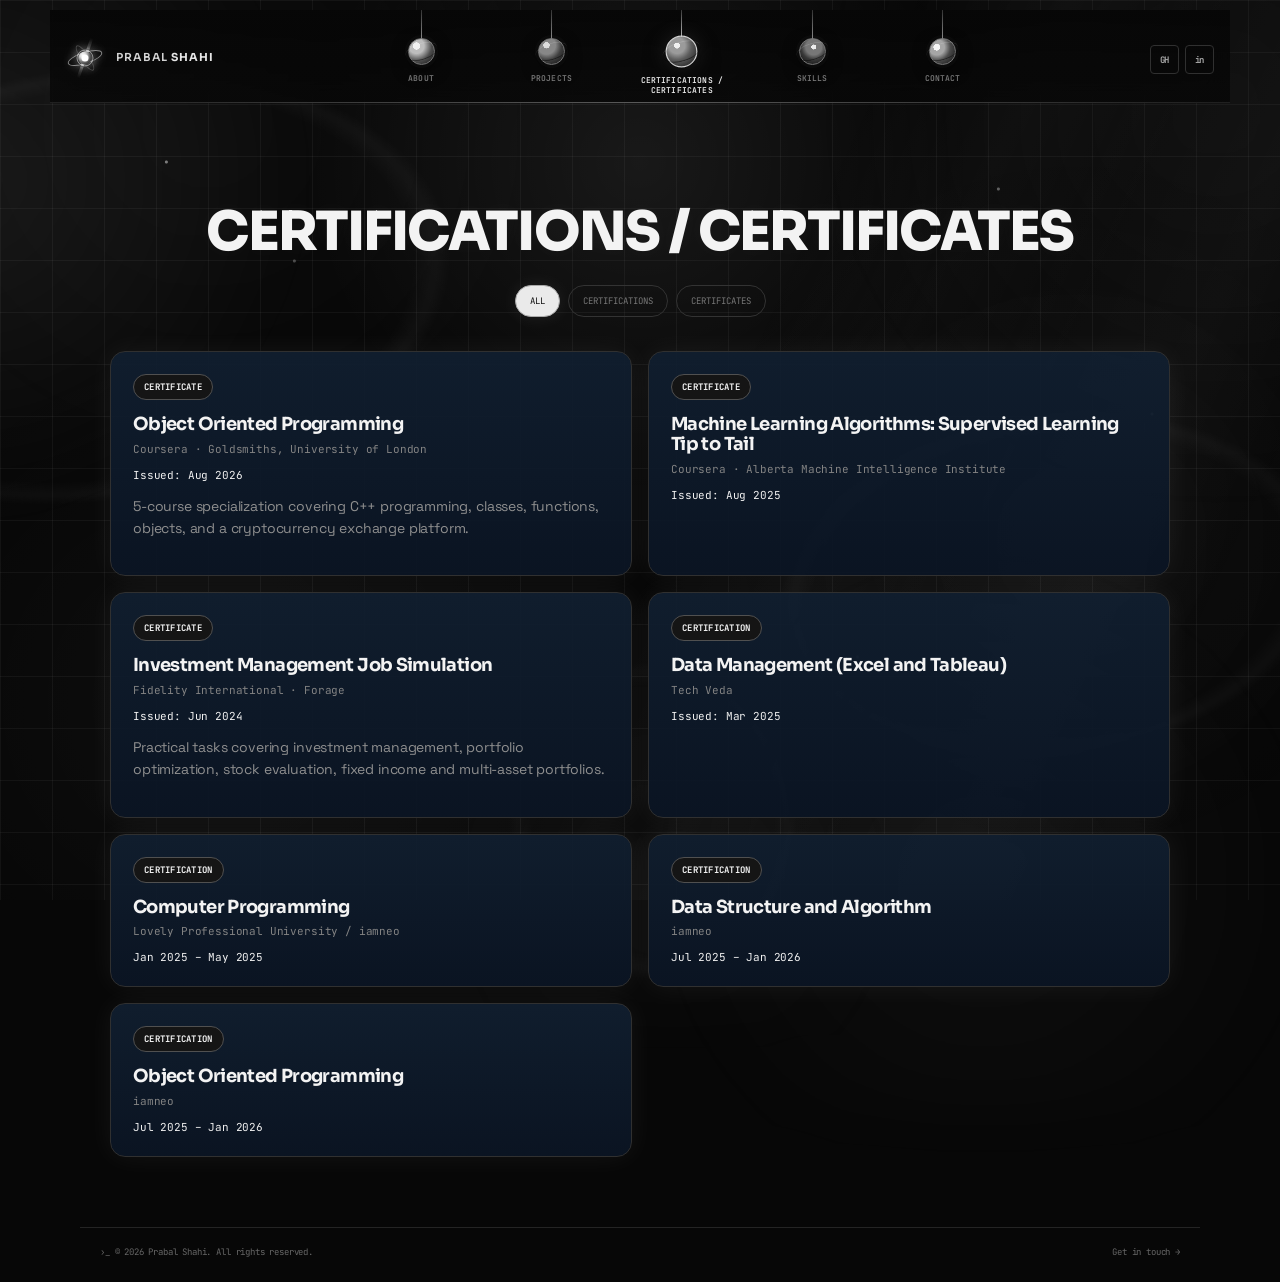
==== certifications.html @ 68175867 "made some changes" ====
<!DOCTYPE html>
<html lang="en">
<head>
 <meta charset="UTF-8" />
 <meta name="viewport" content="width=device-width, initial-scale=1.0" />
 <meta name="description" content="Certifications — Prabal Shahi portfolio." />
 <title>Certifications | Prabal Shahi</title>
 <link rel="preconnect" href="https://fonts.googleapis.com">
 <link rel="preconnect" href="https://fonts.gstatic.com" crossorigin>
 <link href="https://fonts.googleapis.com/css2?family=JetBrains+Mono:wght@400;500;600;700&family=Sora:wght@500;600;700;800&family=Space+Grotesk:wght@400;500;600;700&display=swap" rel="stylesheet">
 <link rel="stylesheet" href="assets/style.css" />
</head>
<body class="page-shell">
 <div class="grid-bg"></div><div class="stars" aria-hidden="true"></div>
 <header class="topbar">

  <a class="brand" href="index.html"><span class="pulsar-logo" aria-hidden="true"><span class="pulsar-beam beam-one"></span><span class="pulsar-beam beam-two"></span><span class="pulsar-ring ring-one"></span><span class="pulsar-ring ring-two"></span><span class="pulsar-core"></span></span><span>PRABAL <b>SHAHI</b></span></a>
    <nav class="planet-nav" aria-label="Primary navigation">
      <a class="planet-item" href="index.html" data-nav="ABOUT">
        <span class="thread"></span>
        <span class="planet planet-a" aria-hidden="true"></span>
        <span class="planet-label">ABOUT</span>
      </a>
      <a class="planet-item" href="projects.html" data-nav="PROJECTS">
        <span class="thread"></span>
        <span class="planet planet-b" aria-hidden="true"></span>
        <span class="planet-label">PROJECTS</span>
      </a>
      <a class="planet-item active" href="certifications.html" data-nav="CERTIFICATIONS / CERTIFICATES">
        <span class="thread"></span>
        <span class="planet planet-c" aria-hidden="true"></span>
        <span class="planet-label">CERTIFICATIONS / CERTIFICATES</span>
      </a>
      <a class="planet-item" href="skills.html" data-nav="SKILLS">
        <span class="thread"></span>
        <span class="planet planet-d" aria-hidden="true"></span>
        <span class="planet-label">SKILLS</span>
      </a>
      <a class="planet-item" href="contact.html" data-nav="CONTACT">
        <span class="thread"></span>
        <span class="planet planet-e" aria-hidden="true"></span>
        <span class="planet-label">CONTACT</span>
      </a>
    </nav>
  
  <div class="socials">
   <a href="https://github.com/PrabalShahi" target="_blank" rel="noreferrer">GH</a>
   <a href="https://www.linkedin.com/in/prabal-s-shahi/" target="_blank" rel="noreferrer">in</a>
  </div>
 </header>
 <main class="container">
<section class="page-intro centered">
 <h1>CERTIFICATIONS / CERTIFICATES</h1>
 <div class="filter-row" aria-label="Credential categories"><button class="filter active" type="button" data-filter="all" aria-pressed="true">ALL</button><button class="filter" type="button" data-filter="certification" aria-pressed="false">CERTIFICATIONS</button><button class="filter" type="button" data-filter="certificate" aria-pressed="false">CERTIFICATES</button></div>
</section>
<div class="two-col">
 <article class="cert-card" data-category="certificate">
  <span class="tag">CERTIFICATE</span>
  <h2>Object Oriented Programming</h2>
  <div class="meta">Coursera · Goldsmiths, University of London</div>
  <div class="date-line">Issued: Aug 2026</div>
  <p>5-course specialization covering C++ programming, classes, functions, objects, and a cryptocurrency exchange platform.</p>
 </article>
 <article class="cert-card" data-category="certificate">
  <span class="tag">CERTIFICATE</span>
  <h2>Machine Learning Algorithms: Supervised Learning Tip to Tail</h2>
  <div class="meta">Coursera · Alberta Machine Intelligence Institute</div>
  <div class="date-line">Issued: Aug 2025</div>
 </article>
 <article class="cert-card" data-category="certificate">
  <span class="tag">CERTIFICATE</span>
  <h2>Investment Management Job Simulation</h2>
  <div class="meta">Fidelity International · Forage</div>
  <div class="date-line">Issued: Jun 2024</div>
  <p>Practical tasks covering investment management, portfolio optimization, stock evaluation, fixed income and multi-asset portfolios.</p>
 </article>
 <article class="cert-card" data-category="certification">
  <span class="tag">CERTIFICATION</span>
  <h2>Data Management (Excel and Tableau)</h2>
  <div class="meta">Tech Veda</div>
  <div class="date-line">Issued: Mar 2025</div>
 </article>
 <article class="cert-card" data-category="certification">
  <span class="tag">CERTIFICATION</span>
  <h2>Computer Programming</h2>
  <div class="meta">Lovely Professional University / iamneo</div>
  <div class="date-line">Jan 2025 – May 2025</div>
 </article>
 <article class="cert-card" data-category="certification">
  <span class="tag">CERTIFICATION</span>
  <h2>Data Structure and Algorithm</h2>
  <div class="meta">iamneo</div>
  <div class="date-line">Jul 2025 – Jan 2026</div>
 </article>
 <article class="cert-card" data-category="certification">
  <span class="tag">CERTIFICATION</span>
  <h2>Object Oriented Programming</h2>
  <div class="meta">iamneo</div>
  <div class="date-line">Jul 2025 – Jan 2026</div>
 </article>
</div>
</main>
 <footer class="site-footer"><span>›_ © 2026 Prabal Shahi. All rights reserved.</span><span>Get in touch →</span></footer>
 <script src="assets/app.js"></script>
</body>
</html>
---- assets/style.css ----
:root{
  --bg:#080808; --panel:#111111; --panel2:#0c0c0c; --line:#2a2a2a;
  --cyan:#d7d7d7; --cyan2:#9b9b9b; --text:#d3d3d3; --muted:#777777;
  --white:#f3f3f3; --shadow:0 0 28px rgba(255,255,255,.06);
}
*{box-sizing:border-box}
html{scroll-behavior:smooth}
body{margin:0;background:var(--bg);color:var(--text);font-family:'Space Grotesk',system-ui,sans-serif;min-height:100vh;overflow-x:hidden}
a{color:inherit;text-decoration:none}
.grid-bg{position:fixed;inset:0;pointer-events:none;background:
 linear-gradient(rgba(255,255,255,.045) 1px,transparent 1px),
 linear-gradient(90deg,rgba(255,255,255,.045) 1px,transparent 1px),
 radial-gradient(circle at 50% 20%,rgba(255,255,255,.025),transparent 48%);
 background-size:48px 48px,48px 48px,100% 100%;z-index:-3}
.grid-bg:after{content:"";position:absolute;inset:0;background:radial-gradient(circle at 25% 40%,rgba(255,255,255,.025),transparent 30%),radial-gradient(circle at 75% 50%,rgba(255,255,255,.018),transparent 28%);mix-blend-mode:screen}
.stars{position:fixed;inset:0;pointer-events:none;z-index:-2;background-image:
 radial-gradient(circle at 13% 18%,rgba(255,255,255,.45) 0 1px,transparent 2px),
 radial-gradient(circle at 23% 29%,rgba(255,255,255,.26) 0 1px,transparent 2px),
 radial-gradient(circle at 78% 21%,rgba(255,255,255,.34) 0 1px,transparent 2px),
 radial-gradient(circle at 90% 46%,rgba(255,255,255,.38) 0 1px,transparent 2px),
 radial-gradient(circle at 67% 73%,rgba(255,255,255,.22) 0 1px,transparent 2px),
 radial-gradient(circle at 37% 83%,rgba(255,255,255,.26) 0 1px,transparent 2px)}
.topbar{position:sticky;top:14px;z-index:20;max-width:1120px;margin:14px auto 0;padding:0 14px;display:flex;align-items:center;gap:18px}
.brand{display:flex;align-items:center;gap:10px;font:600 12px/1 'JetBrains Mono',monospace;letter-spacing:.06em;white-space:nowrap}
.brand b{color:#f2f2f2}
.terminal-icon{width:34px;height:32px;display:grid;place-items:center;border:1px solid var(--cyan2);border-radius:9px;color:#f2f2f2;box-shadow:inset 0 0 12px rgba(255,255,255,.04)}
.nav-pill{flex:1;display:flex;justify-content:center;align-items:center;gap:2px;padding:5px 8px;border:1px solid rgba(255,255,255,.08);border-radius:22px;background:rgba(12,12,12,.92);backdrop-filter:blur(12px)}
.nav-pill a{font:600 9px/1 'JetBrains Mono',monospace;color:#7e7e7e;padding:10px 11px;border-radius:17px;letter-spacing:.02em;white-space:nowrap}
.nav-pill a:hover,.nav-pill a.active{background:linear-gradient(180deg,#f0f0f0,#bcbcbc);color:#101010;box-shadow:0 0 20px rgba(255,255,255,.10)}
.socials{display:flex;gap:8px}
.socials a{width:30px;height:30px;display:grid;place-items:center;border:1px solid var(--line);border-radius:8px;color:#a2a2a2;font:700 9px 'JetBrains Mono',monospace}
.socials a:hover{color:#f2f2f2;border-color:#bdbdbd}
.hero{min-height:calc(100vh - 78px);display:flex;flex-direction:column;align-items:center;justify-content:center;text-align:center;padding:80px 20px 120px}
.hero-terminal{font:700 20px 'JetBrains Mono',monospace;color:#f2f2f2;opacity:.9;margin-bottom:10px}
.hero h1,.page-intro h1{font:800 clamp(48px,7vw,88px)/.95 Sora,sans-serif;letter-spacing:-.035em;margin:0;color:var(--white);text-shadow:0 0 20px rgba(255,255,255,.04)}
.hero h1 span{color:#f2f2f2;text-shadow:0 0 24px rgba(37,184,255,.45)}
.hero-sub{margin-top:24px;font:600 17px 'Space Grotesk',sans-serif;color:#d0d0d0}
.hero-sub span{color:#f2f2f2}
.hero-copy{max-width:680px;margin:18px auto 0;color:#808080;font-size:15px;line-height:1.55}
.cta-row{display:flex;gap:14px;margin-top:30px}
.btn{display:inline-flex;align-items:center;gap:12px;border:1px solid #383838;background:#141414;padding:13px 22px;border-radius:10px;font:700 11px 'JetBrains Mono',monospace;color:#d0d0d0}
.btn:hover{border-color:#bdbdbd;box-shadow:0 0 24px rgba(255,255,255,.06)}
.btn.primary{background:linear-gradient(180deg,#e4e4e4,#b9b9b9);color:#0c0c0c;border-color:transparent;box-shadow:0 0 28px rgba(255,255,255,.09)}
.scroll-cue{margin-top:56px;color:#7b7b7b;font:600 10px 'JetBrains Mono',monospace;display:flex;flex-direction:column;gap:9px}
.scroll-cue span{color:#f2f2f2;font-size:16px}
.site-footer{position:relative;max-width:1120px;margin:0 auto;padding:18px 20px 24px;display:flex;justify-content:space-between;color:#666666;font:9px 'JetBrains Mono',monospace;border-top:1px solid rgba(37,184,255,.1)}
.container{max-width:1100px;margin:0 auto;padding:80px 20px 70px}
.page-intro{margin:20px 0 34px}
.page-intro.centered{text-align:center}
.eyebrow{font:700 10px 'JetBrains Mono',monospace;color:#f2f2f2;letter-spacing:.08em;margin-bottom:12px}
.page-intro h1{font-size:44px}
.page-intro p{color:var(--muted);font-size:15px}
.timeline{display:grid;gap:18px;max-width:900px;margin:0 auto}
.timeline-card,.feature-card,.project-card,.cert-card,.contact-card,.resume-card,.skills-shell{background:linear-gradient(180deg,rgba(17,31,48,.94),rgba(11,21,36,.94));border:1px solid #303030;border-radius:15px;box-shadow:var(--shadow)}
.timeline-card,.feature-card,.project-card{padding:24px}
.card-top{display:flex;justify-content:space-between;align-items:flex-start;gap:16px}
.tag{display:inline-flex;align-items:center;padding:6px 10px;border:1px solid #4a4a4a;border-radius:999px;color:#f2f2f2;background:rgba(6,54,82,.4);font:700 9px 'JetBrains Mono',monospace;letter-spacing:.03em}
.date{font:700 10px 'JetBrains Mono',monospace;color:#9c9c9c;border:1px solid #3a3a3a;padding:7px 9px;border-radius:8px;white-space:nowrap}
.timeline-card h2,.feature-card h2,.project-card h2,.cert-card h2,.resume-card h2{font:700 24px/1.1 Sora,sans-serif;color:var(--white);margin:15px 0 7px}
.meta,.date-line{font:11px 'JetBrains Mono',monospace;color:#838383}
.divider{height:1px;background:#303030;margin:18px 0}
.timeline-card h3{font:700 15px Rajdhani,sans-serif;color:#c3c3c3;margin:0}
.timeline-card p,.feature-card p,.project-card p,.cert-card p,.resume-card p{font-size:14px;color:#8f8f8f;line-height:1.55}
.subhead{font:10px 'JetBrains Mono',monospace;color:#999999;letter-spacing:.05em;margin-bottom:10px}
.check-list{list-style:none;padding:0;margin:0;display:grid;gap:10px}
.check-list li{font-size:13px;color:#bcbcbc;padding-left:20px;position:relative;line-height:1.45}
.check-list li:before{content:"◉";position:absolute;left:0;color:#f2f2f2;font-size:10px;top:2px}
.stack-row{margin-top:18px;padding-top:14px;border-top:1px solid #2d2d2d;display:flex;gap:10px;align-items:center;flex-wrap:wrap;font:10px 'JetBrains Mono',monospace}
.stack-row span{color:#757575}.stack-row b{color:#dadada}
.stack-row a{margin-left:auto;color:#f2f2f2;word-break:break-all}
.filter-row{display:flex;justify-content:center;gap:8px;flex-wrap:wrap;margin-top:24px}
.filter{border:1px solid #333333;border-radius:999px;padding:9px 14px;color:#777777;font:9px 'JetBrains Mono',monospace}
.filter.active{background:#ececec;color:#071523;box-shadow:0 0 20px rgba(255,255,255,.10)}
.project-card{margin-top:18px}
.project-summary{max-width:880px}
.feature-grid{display:grid;grid-template-columns:repeat(2,minmax(0,1fr));gap:8px;margin-top:12px}
.feature-grid span{padding:10px 12px;border:1px solid #343434;border-radius:8px;background:#151515;color:#a9a9a9;font:10px 'JetBrains Mono',monospace}
.feature-grid.compact{grid-template-columns:repeat(3,minmax(0,1fr))}
.two-col{display:grid;grid-template-columns:repeat(2,minmax(0,1fr));gap:16px}
.cert-card{padding:22px}
.cert-card h2{font-size:18px}
.cert-card .date-line{margin-top:12px;color:#f2f2f2}
.skills-shell{padding:18px;max-width:940px;margin:0 auto}
.skill-tabs{display:grid;grid-template-columns:repeat(3,1fr);gap:8px}
.skill-tab{padding:13px 10px;border:1px solid #343434;border-radius:9px;background:#141414;color:#858585;font:700 10px 'JetBrains Mono',monospace;cursor:pointer}
.skill-tab.active{border-color:#bdbdbd;color:#f2f2f2;box-shadow:inset 0 0 16px rgba(255,255,255,.04)}
.skill-panel{display:none;margin-top:14px;padding:22px;border:1px solid #303030;border-radius:10px;background:#101010}
.skill-panel.active{display:block}
.skill-label{font:9px 'JetBrains Mono',monospace;color:#747474}
.chip-grid{display:flex;flex-wrap:wrap;gap:9px;margin-top:18px}
.chip-grid span{padding:10px 14px;border:1px solid #3b3b3b;border-radius:8px;color:#d0d0d0;background:#171717;font:700 11px 'JetBrains Mono',monospace}
.resume-grid{display:grid;grid-template-columns:repeat(3,minmax(0,1fr));gap:16px}
.resume-card{padding:22px}
.resume-icon{width:42px;height:42px;border-radius:10px;display:grid;place-items:center;border:1px solid #4b4b4b;color:#f2f2f2;background:#151515;font:700 10px 'JetBrains Mono',monospace}
.resume-card h2{font-size:18px}
.resume-link{color:#f2f2f2;font:700 10px 'JetBrains Mono',monospace}
.contact-card{max-width:900px;margin:0 auto;padding:10px 24px}
.contact-row{display:grid;grid-template-columns:130px 1fr;gap:20px;padding:20px 0;border-bottom:1px solid #303030;align-items:center}
.contact-row:last-child{border-bottom:0}
.contact-row span{font:700 10px 'JetBrains Mono',monospace;color:#6f879e}
.contact-row a{color:#d0d0d0;word-break:break-word}
.contact-row a:hover{color:#f2f2f2}
@media(max-width:1050px){
 .nav-pill{overflow:auto;justify-content:flex-start}
 .nav-pill a{font-size:8px;padding:9px 8px}
 .brand{display:none}
}
@media(max-width:780px){
 .topbar{padding:0 10px}.socials{display:none}
 .container{padding:65px 14px 55px}
 .page-intro h1{font-size:34px}
 .hero h1{font-size:48px}
 .hero-sub{font-size:14px}
 .cta-row{flex-direction:column;width:min(320px,90vw)}
 .feature-grid,.feature-grid.compact,.two-col,.resume-grid{grid-template-columns:1fr}
 .stack-row a{margin-left:0;width:100%}
 .skill-tabs{grid-template-columns:1fr}
 .contact-row{grid-template-columns:1fr;gap:7px}
 .site-footer{flex-direction:column;gap:8px}
}

/* Monochrome theme overrides */
body{background:#070707}
.grid-bg{filter:contrast(.98)}
.topbar{filter:grayscale(1)}
.nav-pill a.active{background:#ededed !important;color:#090909 !important;box-shadow:0 0 18px rgba(255,255,255,.07) !important}
.btn.primary{background:linear-gradient(180deg,#f0f0f0,#b9b9b9) !important;color:#0a0a0a !important;box-shadow:0 0 24px rgba(255,255,255,.08) !important}
.tag,.filter.active{color:#f2f2f2}
.tag{border-color:#505050;background:#151515}
.filter.active{background:#eaeaea;color:#101010;box-shadow:0 0 18px rgba(255,255,255,.08)}
.hero h1 span{color:#f0f0f0;text-shadow:0 0 22px rgba(255,255,255,.12)}
.brand b{color:#e5e5e5}
.stack-row a,.resume-link,.contact-row a:hover{color:#f0f0f0}
.chip-grid span{border-color:#3a3a3a;background:#111;color:#dedede}
.skill-tab.active{border-color:#777;color:#ededed;box-shadow:inset 0 0 14px rgba(255,255,255,.035)}
.check-list li:before{color:#d9d9d9}
.hero-terminal,.scroll-cue span,.eyebrow,.date-line{color:#d8d8d8}
.terminal-icon{color:#e6e6e6;border-color:#666;box-shadow:inset 0 0 12px rgba(255,255,255,.03)}
.site-footer{border-top-color:#242424}

/* Premium typography pass */
body{
  letter-spacing:-0.01em;
  -webkit-font-smoothing:antialiased;
  text-rendering:optimizeLegibility;
}
h1,h2,h3,.hero h1,.page-intro h1,.brand,.nav-pill a{
  font-family:Sora,sans-serif;
}
.brand,.nav-pill a,.eyebrow,.date,.subhead,.stack-row,.meta,.date-line,
.tag,.filter,.skill-label,.skill-tab,.chip-grid span,.resume-link,.site-footer{
  font-family:'JetBrains Mono',monospace;
}
.hero h1{
  font-weight:800;
  letter-spacing:-0.055em;
}
.hero-sub{
  letter-spacing:-0.015em;
}
.hero-copy,.project-summary,.timeline-card p,.feature-card p,.project-card p,.cert-card p,.resume-card p{
  font-family:'Space Grotesk',sans-serif;
  font-weight:400;
}
.timeline-card h2,.feature-card h2,.project-card h2,.cert-card h2,.resume-card h2{
  font-family:Sora,sans-serif;
  font-weight:700;
  letter-spacing:-0.035em;
}


/* Distinctive navigation: flat command rail instead of the rounded capsule used in the reference. */
.topbar{position:sticky;top:0;max-width:1180px;margin:0 auto;padding:16px 18px 11px;background:linear-gradient(180deg,rgba(7,7,7,.97),rgba(7,7,7,.78));backdrop-filter:blur(14px);border-bottom:1px solid #202020}
.topbar:after{content:"";position:absolute;left:18px;right:18px;bottom:-1px;height:1px;background:linear-gradient(90deg,transparent,#444 18%,#888 50%,#444 82%,transparent);opacity:.55}
.brand{gap:9px;font-family:Sora,sans-serif;font-size:11px;letter-spacing:.08em}
.brand .terminal-icon{border:0;border-left:1px solid #666;border-right:1px solid #666;border-radius:0;width:30px;height:28px}
.nav-pill{flex:1;justify-content:center;gap:4px;padding:0;border:0;border-radius:0;background:transparent;backdrop-filter:none}
.nav-pill a{position:relative;padding:13px 11px 11px;border-radius:0;background:transparent!important;color:#747474;transition:color .2s ease}
.nav-pill a:after{content:"";position:absolute;left:50%;right:50%;bottom:4px;height:1px;background:#ededed;transition:left .22s ease,right .22s ease}
.nav-pill a:hover,.nav-pill a.active{color:#f4f4f4;box-shadow:none}
.nav-pill a:hover:after,.nav-pill a.active:after{left:18%;right:18%}
.socials{gap:6px}
.socials a{border-color:#303030;border-radius:4px;width:29px;height:29px}

/* Dynamic monochrome background */
.page-shell{position:relative;isolation:isolate}
.page-shell:before{content:"";position:fixed;inset:-25%;pointer-events:none;z-index:-4;background:
 radial-gradient(circle at 15% 30%,rgba(255,255,255,.07),transparent 18%),
 radial-gradient(circle at 80% 25%,rgba(255,255,255,.045),transparent 22%),
 radial-gradient(circle at 68% 82%,rgba(255,255,255,.035),transparent 20%);
 filter:blur(28px);animation:ambientDrift 22s ease-in-out infinite alternate}
.page-shell:after{content:"";position:fixed;inset:0;pointer-events:none;z-index:-1;background:
 linear-gradient(115deg,transparent 0 38%,rgba(255,255,255,.025) 45%,transparent 52%),
 linear-gradient(295deg,transparent 0 48%,rgba(255,255,255,.018) 53%,transparent 60%);
 background-size:140% 140%,170% 170%;animation:lightSweep 18s linear infinite}
.grid-bg{background:
 linear-gradient(rgba(255,255,255,.045) 1px,transparent 1px),
 linear-gradient(90deg,rgba(255,255,255,.045) 1px,transparent 1px),
 radial-gradient(circle at calc(50% + var(--mx,0px)) calc(18% + var(--my,0px)),rgba(255,255,255,.075),transparent 34%),
 radial-gradient(circle at 16% 78%,rgba(255,255,255,.03),transparent 28%),
 radial-gradient(circle at 84% 56%,rgba(255,255,255,.025),transparent 31%);
 background-size:52px 52px,52px 52px,100% 100%,100% 100%,100% 100%;
 animation:gridDrift 26s linear infinite}
.grid-bg:before{content:"";position:absolute;inset:-14%;background:
 radial-gradient(ellipse at 18% 30%,transparent 0 17%,rgba(255,255,255,.022) 18% 18.3%,transparent 19% 100%),
 radial-gradient(ellipse at 74% 66%,transparent 0 14%,rgba(255,255,255,.02) 15% 15.3%,transparent 16% 100%),
 radial-gradient(ellipse at 48% 82%,transparent 0 10%,rgba(255,255,255,.014) 11% 11.25%,transparent 12% 100%);
 transform:rotate(-7deg);animation:orbitDrift 28s ease-in-out infinite alternate}
.grid-bg:after{content:"";position:absolute;inset:-15%;background:
 radial-gradient(circle at 24% 22%,rgba(255,255,255,.028),transparent 22%),
 radial-gradient(circle at 76% 58%,rgba(255,255,255,.02),transparent 20%),
 radial-gradient(circle at 52% 88%,rgba(255,255,255,.018),transparent 18%);
 filter:blur(18px);animation:mistMove 16s ease-in-out infinite alternate}
.stars{animation:starsFloat 24s ease-in-out infinite alternate}
.hero:before{content:"";position:absolute;width:560px;height:560px;border-radius:50%;background:radial-gradient(circle,rgba(255,255,255,.055),transparent 68%);filter:blur(12px);animation:heroPulse 7s ease-in-out infinite;pointer-events:none}
.hero>*{position:relative;z-index:1}
@keyframes gridDrift{from{background-position:0 0,0 0,0 0,0 0,0 0}to{background-position:52px 26px,-26px 52px,0 0,0 0,0 0}}
@keyframes orbitDrift{from{transform:rotate(-7deg) translate3d(-18px,2px,0) scale(1)}to{transform:rotate(2deg) translate3d(20px,-12px,0) scale(1.06)}}
@keyframes mistMove{from{transform:translate3d(-2%,-1%,0) scale(1)}to{transform:translate3d(2%,2%,0) scale(1.05)}}
@keyframes ambientDrift{from{transform:translate3d(-2%,-1%,0) rotate(0deg) scale(1)}to{transform:translate3d(2%,1.5%,0) rotate(4deg) scale(1.07)}}
@keyframes lightSweep{0%{background-position:-20% 0,120% 100%}100%{background-position:120% 100%,-20% 0}}
@keyframes starsFloat{from{transform:translate3d(-5px,-4px,0)}to{transform:translate3d(7px,5px,0)}}
@keyframes heroPulse{0%,100%{opacity:.35;transform:scale(.91)}50%{opacity:.75;transform:scale(1.06)}}

/* Skills section styling. */
.skills-shell{padding:18px;max-width:940px;margin:0 auto;background:linear-gradient(180deg,rgba(17,17,17,.96),rgba(9,9,9,.96));border:1px solid #343434;border-radius:16px;box-shadow:var(--shadow)}
.skill-tabs{display:grid;grid-template-columns:repeat(3,1fr);gap:8px}
.skill-tab{padding:13px 10px;border:1px solid #343434;border-radius:7px;background:#121212;color:#858585;font:700 10px 'JetBrains Mono',monospace;cursor:pointer}
.skill-tab.active{border-color:#bdbdbd;color:#f2f2f2;box-shadow:inset 0 0 16px rgba(255,255,255,.04)}
.skill-panel{display:none;margin-top:14px;padding:22px;border:1px solid #303030;border-radius:9px;background:#0f0f0f}
.skill-panel.active{display:block}
.skill-label{font:9px 'JetBrains Mono',monospace;color:#747474}

@media(max-width:1050px){
 .topbar{padding-left:10px;padding-right:10px}
 .nav-pill{overflow:auto;justify-content:flex-start}
 .nav-pill a{font-size:8px;padding:9px 8px}
}
@media(max-width:780px){
 .topbar{padding:10px}.nav-pill{gap:0}.nav-pill a{padding:9px 7px}
 .skill-tabs{grid-template-columns:1fr}
}
@media(prefers-reduced-motion:reduce){
 .grid-bg,.grid-bg:before,.grid-bg:after,.stars,.hero:before,.page-shell:before,.page-shell:after{animation:none!important}
}

/* Homepage name accent */
.hero h1 span.surname{color:#9a9a9a !important;text-shadow:none !important}

/* Clickable filters */
.filter{cursor:pointer;font-family:'JetBrains Mono',monospace;background:transparent;color:#777;border:1px solid #333}
.filter:hover{border-color:#777;color:#ddd}
.filter.active{border-color:#aaa}
.filter.is-hidden{display:none}
.project-card.is-hidden,.cert-card.is-hidden{display:none}
.page-intro.centered h1{max-width:100%;font-size:clamp(32px,5vw,54px);line-height:1.08}


/* Final About page + typography refinement */
.home-page .topbar{margin-bottom:0}
.about-hero{max-width:1180px;min-height:calc(100vh - 102px);margin:0 auto;padding:clamp(70px,9vh,120px) 28px 70px;display:grid;grid-template-columns:minmax(0,1.16fr) minmax(330px,.72fr);gap:72px;align-items:center;position:relative}
.about-copy{position:relative;z-index:2}
.status-line{display:inline-flex;align-items:center;gap:9px;border:1px solid #2d2d2d;background:rgba(17,17,17,.62);color:#8e8e8e;padding:8px 12px;border-radius:999px;font:600 9px 'JetBrains Mono',monospace;letter-spacing:.04em;margin-bottom:22px;box-shadow:inset 0 0 16px rgba(255,255,255,.015)}
.status-dot{width:6px;height:6px;border-radius:50%;background:#d8d8d8;box-shadow:0 0 10px rgba(255,255,255,.45);animation:statusPulse 2.2s ease-in-out infinite}
.hero-terminal{font:600 11px 'JetBrains Mono',monospace;color:#757575;margin-bottom:14px;letter-spacing:.04em}.hero-terminal span{color:#cfcfcf}
.about-hero h1{font:800 clamp(54px,7.2vw,104px)/.9 Sora,sans-serif;letter-spacing:-.065em;margin:0;color:#f5f5f5}.about-hero h1 .name-primary{color:#f7f7f7}.about-hero h1 .surname{color:#929292;text-shadow:none}
.hero-sub{margin-top:22px;font:600 clamp(15px,1.6vw,18px) 'Space Grotesk',sans-serif;color:#d5d5d5;display:flex;align-items:center;gap:10px;flex-wrap:wrap}.hero-sub>span{font:700 10px 'JetBrains Mono',monospace;color:#777;border:1px solid #333;padding:4px 6px;border-radius:5px}.hero-sub i{font-style:normal;color:#666}
.hero-copy-text{max-width:680px;margin:22px 0 0;color:#8d8d8d;font:400 15px/1.75 'Space Grotesk',sans-serif}
.cta-row{margin-top:30px}.about-meta{display:grid;grid-template-columns:repeat(3,1fr);gap:10px;max-width:720px;margin-top:38px;padding-top:18px;border-top:1px solid #252525}.about-meta div{padding-right:14px;border-right:1px solid #252525}.about-meta div:last-child{border-right:0}.about-meta span{display:block;color:#636363;font:600 8px 'JetBrains Mono',monospace;letter-spacing:.06em;margin-bottom:7px}.about-meta b{display:block;color:#c5c5c5;font:600 11px 'Space Grotesk',sans-serif}
.about-console{width:100%;max-width:470px;justify-self:end;background:linear-gradient(180deg,rgba(19,19,19,.94),rgba(10,10,10,.96));border:1px solid #303030;border-radius:14px;box-shadow:0 22px 55px rgba(0,0,0,.32),inset 0 0 0 1px rgba(255,255,255,.015);overflow:hidden;position:relative;z-index:2}.about-console:before{content:"";position:absolute;inset:0;background:linear-gradient(120deg,rgba(255,255,255,.035),transparent 36%);pointer-events:none}
.console-head{display:grid;grid-template-columns:92px 1fr auto;align-items:center;gap:10px;padding:13px 15px;border-bottom:1px solid #242424;color:#7b7b7b;font:600 9px 'JetBrains Mono',monospace}.console-head>span{display:flex;gap:5px}.console-head i{width:6px;height:6px;border-radius:50%;background:#454545}.console-head em{font-style:normal;color:#bdbdbd}.console-body{padding:20px}
.console-line{display:grid;grid-template-columns:28px 92px 1fr;gap:10px;padding:9px 0;font:10px/1.45 'JetBrains Mono',monospace;border-bottom:1px solid rgba(255,255,255,.025)}.console-line .muted{color:#555}.console-line .key{color:#a0a0a0}.console-line .value{color:#dadada;word-break:break-word}.console-line .live{color:#eee}.console-divider{height:1px;background:#2a2a2a;margin:14px 0}.console-link{display:flex;justify-content:space-between;align-items:center;color:#dedede;font:700 9px 'JetBrains Mono',monospace;letter-spacing:.04em}.console-link span{color:#8a8a8a;font-size:13px}
.contact-grid{grid-template-columns:repeat(3,minmax(0,1fr))}@keyframes statusPulse{0%,100%{opacity:.45;transform:scale(.86)}50%{opacity:1;transform:scale(1.08)}}
@media(max-width:900px){.about-hero{grid-template-columns:1fr;gap:44px;padding-top:64px}.about-console{justify-self:stretch;max-width:none}.about-meta{grid-template-columns:1fr 1fr}.about-meta div:nth-child(2){border-right:0}.about-meta div:nth-child(3){grid-column:1/-1;border-right:0;padding-top:6px}.contact-grid{grid-template-columns:1fr}}
@media(max-width:600px){.about-hero{padding-left:18px;padding-right:18px}.about-hero h1{font-size:47px}.status-line{font-size:8px}.hero-copy-text{font-size:14px}.about-meta{grid-template-columns:1fr}.about-meta div{border-right:0;padding:0}.about-meta div:nth-child(3){grid-column:auto}.console-line{grid-template-columns:24px 78px 1fr;font-size:9px}}

/* ==============================
   Planetary navigation system
   ============================== */
.topbar{
  position:sticky;
  top:10px;
  z-index:50;
  max-width:1180px;
  margin:10px auto 0;
  padding:0 16px;
  display:grid;
  grid-template-columns:auto 1fr auto;
  align-items:start;
  gap:22px;
  pointer-events:none;
}
.topbar > *{pointer-events:auto}
.brand{align-self:center;margin-top:3px;}
.planet-nav{
  display:flex;
  align-items:flex-start;
  justify-content:center;
  gap:clamp(18px,3vw,42px);
  min-height:92px;
  position:relative;
  padding:0 12px;
}
.planet-item{
  --tilt:0deg;
  --px:0px;
  --py:0px;
  position:relative;
  display:flex;
  flex-direction:column;
  align-items:center;
  width:92px;
  min-height:92px;
  color:#8b8b8b;
  transform:translate3d(var(--px),var(--py),0) rotate(var(--tilt));
  transition:transform .24s cubic-bezier(.2,.8,.2,1);
}
.planet-item .thread{
  width:1px;
  height:29px;
  background:linear-gradient(to bottom,rgba(255,255,255,.18),rgba(255,255,255,.55));
  box-shadow:0 0 5px rgba(255,255,255,.06);
  transform-origin:top center;
  transition:transform .24s ease,height .24s ease,background .24s ease;
}
.planet-item .planet{
  width:27px;
  height:27px;
  margin-top:-1px;
  border-radius:50%;
  position:relative;
  border:1px solid #777;
  background:
    radial-gradient(circle at 32% 28%,rgba(255,255,255,.28),transparent 20%),
    radial-gradient(circle at 62% 66%,#535353 0 9%,transparent 10%),
    radial-gradient(circle at 42% 48%,#bdbdbd 0 20%,#565656 53%,#171717 100%);
  box-shadow:0 0 0 3px rgba(255,255,255,.018),0 6px 16px rgba(0,0,0,.5);
  transition:transform .26s ease,box-shadow .26s ease,border-color .26s ease;
}
.planet-item .planet:after{
  content:"";
  position:absolute;
  inset:4px -4px;
  border-top:1px solid rgba(255,255,255,.14);
  border-bottom:1px solid rgba(0,0,0,.45);
  border-radius:50%;
  transform:rotate(-17deg);
}
.planet-a{background:radial-gradient(circle at 30% 28%,#f2f2f2 0 14%,#bdbdbd 15% 30%,#4d4d4d 60%,#111 100%) !important}
.planet-b{background:radial-gradient(circle at 30% 25%,#ddd 0 12%,#878787 13% 35%,#3f3f3f 58%,#0f0f0f 100%) !important}
.planet-c{background:radial-gradient(circle at 35% 30%,#f1f1f1 0 10%,#9b9b9b 11% 28%,#5e5e5e 50%,#121212 100%) !important}
.planet-d{background:radial-gradient(circle at 55% 32%,#ededed 0 11%,#777 12% 36%,#383838 58%,#0c0c0c 100%) !important}
.planet-e{background:radial-gradient(circle at 27% 33%,#f5f5f5 0 13%,#a6a6a6 14% 31%,#4a4a4a 55%,#111 100%) !important}
.planet-label{
  margin-top:8px;
  width:max-content;
  max-width:110px;
  text-align:center;
  color:#7e7e7e;
  font:600 8px/1.25 'JetBrains Mono',monospace;
  letter-spacing:.02em;
  transition:color .22s ease,transform .22s ease;
}
.planet-item:hover .planet,
.planet-item.active .planet{
  transform:scale(1.18);
  border-color:#d3d3d3;
  box-shadow:0 0 16px rgba(255,255,255,.1),0 7px 18px rgba(0,0,0,.6);
}
.planet-item:hover .planet-label,
.planet-item.active .planet-label{color:#f0f0f0;transform:translateY(2px)}
.planet-item.active .thread{background:linear-gradient(to bottom,rgba(255,255,255,.2),rgba(255,255,255,.8));}
.socials{align-self:center;margin-top:7px}
.nav-pill{display:none !important}

/* ==============================
   About page: cosmic background
   ============================== */
.home-page{position:relative;isolation:isolate;overflow:hidden}
.home-page:before,
.home-page:after{
  content:"";
  position:absolute;
  pointer-events:none;
  inset:-30%;
  z-index:-4;
}
.home-page:before{
  background:
    radial-gradient(ellipse at 20% 25%,rgba(255,255,255,.035),transparent 17%),
    radial-gradient(ellipse at 80% 65%,rgba(255,255,255,.025),transparent 20%),
    radial-gradient(ellipse at 56% 42%,rgba(255,255,255,.018),transparent 24%);
  animation:cosmicDrift 22s ease-in-out infinite alternate;
}
.home-page:after{
  background:radial-gradient(circle at 50% 50%,transparent 0 38%,rgba(255,255,255,.018) 39%,transparent 43%);
  filter:blur(2px);
  animation:ringDrift 30s linear infinite;
}
.black-hole{
  position:absolute;
  width:230px;
  height:230px;
  border-radius:50%;
  pointer-events:none;
  z-index:-1;
  opacity:.78;
  filter:drop-shadow(0 12px 35px rgba(0,0,0,.65));
  animation:blackHoleFloat 13s ease-in-out infinite alternate;
}
.black-hole-one{left:-42px;top:22%;transform:scale(.78)}
.black-hole-two{right:-18px;bottom:10%;transform:scale(1.12);animation-delay:-5s}
.hole-ring{
  position:absolute;
  inset:17px;
  border-radius:50%;
  background:conic-gradient(from 25deg,rgba(255,255,255,.03),rgba(205,205,205,.26),rgba(80,80,80,.10),rgba(235,235,235,.2),rgba(255,255,255,.03));
  filter:blur(7px);
  transform:rotate(-16deg) scaleY(.36);
  box-shadow:0 0 35px rgba(255,255,255,.08);
}
.hole-ring:after{
  content:"";
  position:absolute;
  inset:10px 3px;
  border:2px solid rgba(224,224,224,.22);
  border-radius:50%;
}
.hole-core{
  position:absolute;
  inset:55px;
  border-radius:50%;
  background:#000;
  box-shadow:0 0 0 11px rgba(0,0,0,.72),0 0 35px rgba(0,0,0,.95);
}
@keyframes cosmicDrift{from{transform:translate3d(-3%,-2%,0) scale(1)}to{transform:translate3d(3%,2%,0) scale(1.06)}}
@keyframes ringDrift{from{transform:rotate(0deg) scale(1)}to{transform:rotate(360deg) scale(1.04)}}
@keyframes blackHoleFloat{from{translate:0 0}to{translate:0 -14px}}

/* About metadata is intentionally limited to focus and stack. */
.about-meta{grid-template-columns:repeat(2,minmax(0,1fr))}
.about-meta div:last-child{border-right:0}

@media(max-width:900px){
  .topbar{grid-template-columns:1fr;gap:4px;align-items:center}
  .brand{justify-content:center}
  .planet-nav{order:2;gap:14px;min-height:78px}
  .socials{display:none}
  .planet-item{width:76px;min-height:78px}
  .planet-item .thread{height:23px}
  .planet-label{font-size:7px;max-width:90px}
  .black-hole-one{left:-82px;top:25%;transform:scale(.55)}
  .black-hole-two{right:-76px;bottom:14%;transform:scale(.72)}
}
@media(max-width:600px){
  .planet-nav{gap:5px;padding:0}
  .planet-item{width:64px}
  .planet-label{font-size:6.5px;max-width:70px}
  .planet-item .planet{width:23px;height:23px}
  .about-meta{grid-template-columns:1fr}
}
@media(prefers-reduced-motion:reduce){
  .planet-item,.planet-item .thread,.planet-item .planet,.planet-label,.home-page:before,.home-page:after,.black-hole{animation:none!important;transition:none!important}
}


/* =====================================
   Monochrome pulsar / neutron-star logo
   ===================================== */
.brand{gap:12px;min-height:42px}
.pulsar-logo{
  --star-x:0deg;
  --star-y:0deg;
  --star-scale:1;
  position:relative;
  width:38px;
  height:38px;
  display:block;
  flex:0 0 38px;
  transform:perspective(140px) rotateX(var(--star-x)) rotateY(var(--star-y)) scale(var(--star-scale));
  transform-style:preserve-3d;
  transition:transform .35s cubic-bezier(.2,.8,.2,1),filter .35s ease;
  filter:drop-shadow(0 0 8px rgba(255,255,255,.13));
}
.pulsar-logo:before,
.pulsar-logo:after{
  content:"";
  position:absolute;
  left:50%;top:50%;
  transform:translate(-50%,-50%);
  border-radius:50%;
  pointer-events:none;
}
.pulsar-logo:before{
  width:7px;height:7px;
  background:#fff;
  box-shadow:0 0 7px rgba(255,255,255,.95),0 0 18px rgba(255,255,255,.45),0 0 30px rgba(255,255,255,.17);
  z-index:5;
}
.pulsar-logo:after{
  width:13px;height:13px;
  background:radial-gradient(circle at 35% 30%,#fff,#cfcfcf 25%,#666 55%,#151515 100%);
  box-shadow:inset -2px -3px 4px rgba(0,0,0,.65), inset 2px 1px 3px rgba(255,255,255,.48), 0 0 12px rgba(255,255,255,.22);
  z-index:4;
}
.pulsar-core{
  position:absolute;
  left:50%;top:50%;
  width:17px;height:17px;
  transform:translate(-50%,-50%);
  border:1px solid rgba(255,255,255,.45);
  border-radius:50%;
  box-shadow:0 0 0 1px rgba(0,0,0,.35),0 0 16px rgba(255,255,255,.12);
  z-index:3;
  animation:pulsarPulse 1.6s ease-in-out infinite;
}
.pulsar-ring{
  position:absolute;
  left:50%;top:50%;
  width:36px;height:12px;
  transform:translate(-50%,-50%) rotate(-18deg);
  border:1px solid rgba(255,255,255,.5);
  border-radius:50%;
  box-shadow:0 0 10px rgba(255,255,255,.12);
  transform-origin:center;
}
.ring-one{animation:orbitSpin 2.8s linear infinite}
.ring-two{width:30px;height:9px;border-color:rgba(255,255,255,.22);transform:translate(-50%,-50%) rotate(56deg);animation:orbitSpinReverse 2s linear infinite}
.pulsar-beam{
  position:absolute;
  left:50%;top:50%;
  width:3px;height:42px;
  transform-origin:center;
  background:linear-gradient(to bottom,transparent 0%,rgba(255,255,255,.14) 22%,rgba(255,255,255,.88) 50%,rgba(255,255,255,.14) 78%,transparent 100%);
  filter:blur(.25px);
  opacity:.7;
  z-index:1;
}
.beam-one{transform:translate(-50%,-50%) rotate(19deg);animation:beamBreath 1.9s ease-in-out infinite}
.beam-two{transform:translate(-50%,-50%) rotate(199deg);animation:beamBreath 1.9s ease-in-out -.95s infinite}
@keyframes orbitSpin{from{transform:translate(-50%,-50%) rotate(-18deg) rotateZ(0)}to{transform:translate(-50%,-50%) rotate(-18deg) rotateZ(360deg)}}
@keyframes orbitSpinReverse{from{transform:translate(-50%,-50%) rotate(56deg) rotateZ(360deg)}to{transform:translate(-50%,-50%) rotate(56deg) rotateZ(0)}}
@keyframes beamBreath{0%,100%{opacity:.42;filter:blur(.4px)}50%{opacity:.86;filter:blur(.15px)}}
@keyframes pulsarPulse{0%,100%{transform:translate(-50%,-50%) scale(.92);box-shadow:0 0 0 1px rgba(0,0,0,.35),0 0 10px rgba(255,255,255,.10)}50%{transform:translate(-50%,-50%) scale(1.06);box-shadow:0 0 0 1px rgba(0,0,0,.35),0 0 21px rgba(255,255,255,.18)}}
@media(prefers-reduced-motion:reduce){.pulsar-ring,.pulsar-beam,.pulsar-core{animation:none!important}}
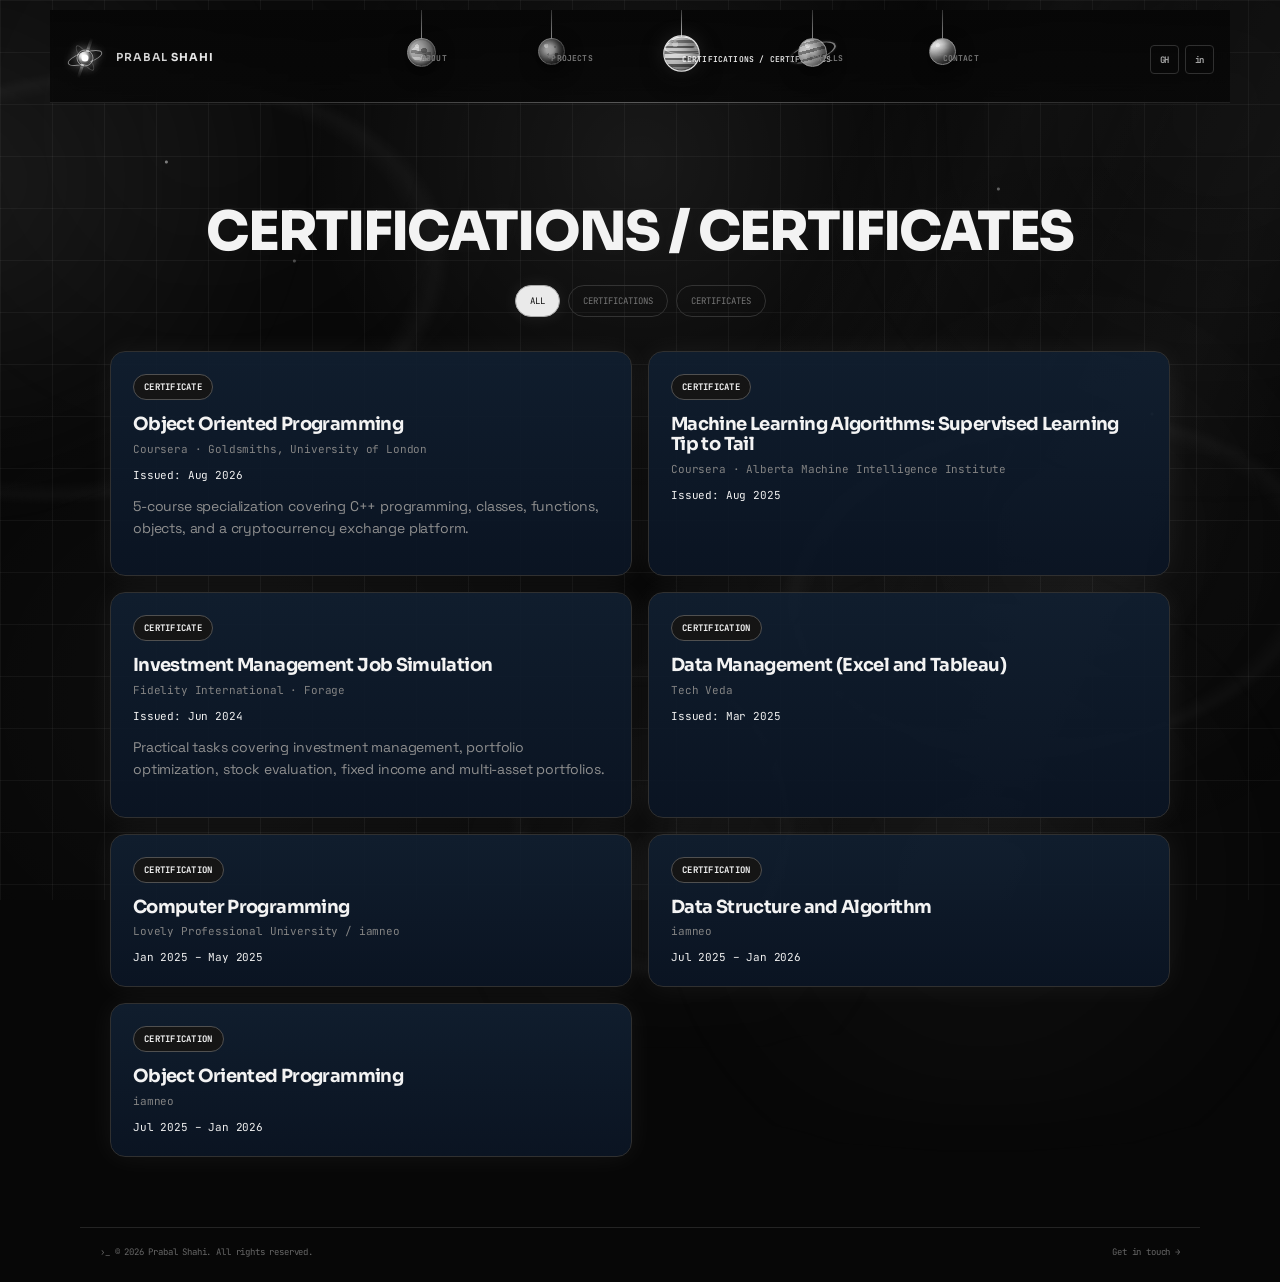
==== commit 9f8fb78a: "made some changes" ====
--- a/certifications.html
+++ b/certifications.html
@@ -9,6 +9,9 @@
  <link rel="preconnect" href="https://fonts.gstatic.com" crossorigin>
  <link href="https://fonts.googleapis.com/css2?family=JetBrains+Mono:wght@400;500;600;700&family=Sora:wght@500;600;700;800&family=Space+Grotesk:wght@400;500;600;700&display=swap" rel="stylesheet">
  <link rel="stylesheet" href="assets/style.css" />
+<script>
+(function(){try{if(localStorage.getItem('prabal-theme')==='light')document.documentElement.classList.add('light-mode')}catch(e){}})();
+</script>
 </head>
 <body class="page-shell">
  <div class="grid-bg"></div><div class="stars" aria-hidden="true"></div>
--- a/assets/style.css
+++ b/assets/style.css
@@ -544,3 +544,1504 @@
 @keyframes beamBreath{0%,100%{opacity:.42;filter:blur(.4px)}50%{opacity:.86;filter:blur(.15px)}}
 @keyframes pulsarPulse{0%,100%{transform:translate(-50%,-50%) scale(.92);box-shadow:0 0 0 1px rgba(0,0,0,.35),0 0 10px rgba(255,255,255,.10)}50%{transform:translate(-50%,-50%) scale(1.06);box-shadow:0 0 0 1px rgba(0,0,0,.35),0 0 21px rgba(255,255,255,.18)}}
 @media(prefers-reduced-motion:reduce){.pulsar-ring,.pulsar-beam,.pulsar-core{animation:none!important}}
+
+/* =====================================
+   Orbital page-label navigation
+   ===================================== */
+@keyframes labelOrbitA{
+  0%   {transform:translate(-50%,-50%) rotate(0deg) translateX(34px) rotate(0deg)}
+  100% {transform:translate(-50%,-50%) rotate(360deg) translateX(34px) rotate(-360deg)}
+}
+@keyframes labelOrbitB{
+  0%   {transform:translate(-50%,-50%) rotate(0deg) translateX(36px) rotate(0deg)}
+  100% {transform:translate(-50%,-50%) rotate(360deg) translateX(36px) rotate(-360deg)}
+}
+@keyframes labelOrbitD{
+  0%   {transform:translate(-50%,-50%) rotate(0deg) translateX(34px) rotate(0deg)}
+  100% {transform:translate(-50%,-50%) rotate(360deg) translateX(34px) rotate(-360deg)}
+}
+@keyframes labelOrbitE{
+  0%   {transform:translate(-50%,-50%) rotate(0deg) translateX(34px) rotate(0deg)}
+  100% {transform:translate(-50%,-50%) rotate(360deg) translateX(34px) rotate(-360deg)}
+}
+
+@keyframes labelOrbitC{
+  0%   {transform:translate(-50%,-50%) rotate(0deg) translateX(44px) rotate(0deg)}
+  100% {transform:translate(-50%,-50%) rotate(360deg) translateX(44px) rotate(-360deg)}
+}
+
+/* All standard page labels orbit their own planet. */
+.planet-item .planet-label{
+  position:absolute;
+  left:50%;
+  top:43px;
+  margin:0;
+  z-index:2;
+  pointer-events:none;
+  white-space:nowrap;
+  width:max-content;
+  max-width:none;
+  transform-origin:0 0;
+  transition:color .22s ease;
+}
+.planet-item:nth-child(1) .planet-label{animation:labelOrbitA 11s linear infinite}
+.planet-item:nth-child(2) .planet-label{animation:labelOrbitB 13s linear infinite reverse}
+.planet-item:nth-child(4) .planet-label{animation:labelOrbitD 12s linear infinite}
+.planet-item:nth-child(5) .planet-label{animation:labelOrbitE 14s linear infinite reverse}
+
+/* Certifications / Certificates also orbit its planet, with a short connecting thread. */
+.planet-item:nth-child(3) .planet-label{
+  top:43px;
+  line-height:1.1;
+  max-width:150px;
+  white-space:normal;
+  transform-origin:0 0;
+  animation:labelOrbitC 13s linear infinite;
+}
+/* All planets stay suspended from their own thread; labels orbit separately. */
+.planet-item:nth-child(3) .thread{
+  display:block !important;
+}
+
+.planet-item:hover .planet-label,
+.planet-item.active .planet-label{
+  color:#f0f0f0;
+}
+
+@media(max-width:900px){
+  .planet-item .planet-label{top:39px;font-size:7px}
+  .planet-item:nth-child(1) .planet-label{animation-name:labelOrbitA}
+  .planet-item:nth-child(2) .planet-label{animation-name:labelOrbitB}
+  .planet-item:nth-child(4) .planet-label{animation-name:labelOrbitD}
+  .planet-item:nth-child(5) .planet-label{animation-name:labelOrbitE}
+  .planet-item:nth-child(3) .planet-label{top:43px;max-width:118px;animation-name:labelOrbitC}
+}
+@media(max-width:600px){
+  .planet-item .planet-label{top:36px;font-size:6.2px}
+  .planet-item:nth-child(3) .planet-label{top:40px;max-width:90px;animation-name:labelOrbitC}
+}
+@media(prefers-reduced-motion:reduce){
+  .planet-item:nth-child(1) .planet-label,
+  .planet-item:nth-child(2) .planet-label,
+  .planet-item:nth-child(3) .planet-label,
+  .planet-item:nth-child(4) .planet-label,
+  .planet-item:nth-child(5) .planet-label{animation:none!important;transform:translate(-50%,-50%) translateX(40px)!important}
+}
+
+/* Realistic planetary surfaces — first two remain unchanged. */
+.planet-item .planet-c{
+  background:
+    radial-gradient(circle at 30% 25%,rgba(255,255,255,.58),transparent 12%),
+    linear-gradient(165deg,rgba(255,255,255,.22),transparent 42%),
+    repeating-linear-gradient(4deg,#c9c9c9 0 2px,#8b8b8b 2px 4px,#595959 4px 6px),
+    radial-gradient(circle at 68% 70%,#323232 0 18%,#111 68%);
+  border-color:#8a8a8a;
+  box-shadow:0 0 0 2px rgba(255,255,255,.025),0 7px 16px rgba(0,0,0,.68),inset -5px -5px 8px rgba(0,0,0,.4);
+}
+.planet-item .planet-c:before{
+  content:"";
+  position:absolute;
+  left:50%;top:50%;
+  width:43px;height:13px;
+  transform:translate(-50%,-50%) rotate(-16deg);
+  border:1px solid rgba(215,215,215,.52);
+  border-radius:50%;
+  box-shadow:0 0 5px rgba(255,255,255,.08),inset 0 0 3px rgba(255,255,255,.12);
+  z-index:-1;
+}
+.planet-item .planet-c:after{
+  inset:3px -2px;
+  border-top:1px solid rgba(255,255,255,.22);
+  border-bottom:1px solid rgba(0,0,0,.48);
+  transform:rotate(-16deg);
+}
+
+.planet-item .planet-d{
+  background:
+    radial-gradient(circle at 32% 26%,rgba(255,255,255,.5),transparent 13%),
+    repeating-linear-gradient(0deg,#7a7a7a 0 3px,#4c4c4c 3px 6px,#989898 6px 8px,#363636 8px 11px),
+    radial-gradient(circle at 62% 62%,#353535 0 15%,#0c0c0c 70%);
+  border-color:#777;
+  box-shadow:0 0 0 2px rgba(255,255,255,.02),0 7px 16px rgba(0,0,0,.68),inset -4px -5px 7px rgba(0,0,0,.48);
+}
+.planet-item .planet-d:after{
+  inset:2px 1px;
+  border:0;
+  border-radius:50%;
+  background:
+    radial-gradient(ellipse at 68% 38%,rgba(255,255,255,.2),transparent 18%),
+    radial-gradient(ellipse at 42% 68%,rgba(0,0,0,.22),transparent 20%);
+  transform:none;
+}
+
+.planet-item .planet-e{
+  background:
+    radial-gradient(circle at 30% 24%,rgba(255,255,255,.55) 0 9%,transparent 10%),
+    radial-gradient(circle at 71% 62%,rgba(35,35,35,.75) 0 8%,transparent 9%),
+    radial-gradient(circle at 53% 35%,rgba(70,70,70,.65) 0 6%,transparent 7%),
+    radial-gradient(circle at 35% 68%,rgba(35,35,35,.55) 0 5%,transparent 6%),
+    radial-gradient(circle at 35% 28%,#d8d8d8 0 14%,#999 15% 34%,#4c4c4c 55%,#0d0d0d 100%);
+  border-color:#888;
+  box-shadow:0 0 0 2px rgba(255,255,255,.025),0 7px 16px rgba(0,0,0,.7),inset -5px -6px 8px rgba(0,0,0,.46);
+}
+.planet-item .planet-e:after{
+  inset:3px;
+  border:0;
+  border-radius:50%;
+  box-shadow:inset 2px 1px 3px rgba(255,255,255,.18),inset -3px -4px 6px rgba(0,0,0,.35);
+  transform:none;
+}
+
+@media(max-width:900px){
+  .planet-item .planet-c:before{width:37px;height:11px}
+}
+@media(max-width:600px){
+  .planet-item .planet-c:before{width:33px;height:10px}
+}
+
+/* Solar-system navigation planets: Earth, Mars, Jupiter, Saturn, Uranus */
+.planet-item .planet::before,
+.planet-item .planet::after{content:"";position:absolute;pointer-events:none}
+
+/* Earth — ocean sphere with irregular monochrome continents */
+.planet-item .planet-a{
+  width:29px;height:29px;
+  border-color:#8d8d8d;
+  background:
+    radial-gradient(circle at 34% 27%,rgba(255,255,255,.52) 0 7%,transparent 8%),
+    radial-gradient(ellipse at 64% 68%,rgba(0,0,0,.35) 0 11%,transparent 12%),
+    radial-gradient(circle at 50% 45%,#a8a8a8 0 52%,#333 78%,#0c0c0c 100%) !important;
+  box-shadow:inset -5px -5px 8px rgba(0,0,0,.38),inset 4px 3px 7px rgba(255,255,255,.11),0 6px 17px rgba(0,0,0,.6);
+}
+.planet-item .planet-a::before{
+  inset:5px 4px 4px 3px;
+  background:
+    linear-gradient(18deg,transparent 0 17%,rgba(232,232,232,.72) 18% 30%,transparent 31% 44%,rgba(54,54,54,.7) 45% 58%,transparent 59%),
+    radial-gradient(ellipse at 26% 30%,rgba(235,235,235,.78) 0 18%,transparent 19%),
+    radial-gradient(ellipse at 67% 40%,rgba(40,40,40,.75) 0 16%,transparent 17%),
+    radial-gradient(ellipse at 58% 75%,rgba(220,220,220,.6) 0 13%,transparent 14%);
+  border-radius:48% 52% 45% 55%;
+  transform:rotate(-11deg);
+  opacity:.72;
+}
+.planet-item .planet-a::after{
+  inset:-1px;
+  border-radius:50%;
+  box-shadow:inset 6px 0 8px rgba(255,255,255,.08),inset -6px -1px 10px rgba(0,0,0,.35);
+}
+
+/* Mars — dusty, cratered, darker rocky body */
+.planet-item .planet-b{
+  width:27px;height:27px;
+  border-color:#777;
+  background:
+    radial-gradient(circle at 29% 27%,rgba(245,245,245,.34) 0 8%,transparent 9%),
+    radial-gradient(circle at 70% 64%,rgba(35,35,35,.6) 0 8%,transparent 9%),
+    radial-gradient(circle at 44% 73%,rgba(225,225,225,.16) 0 7%,transparent 8%),
+    radial-gradient(circle at 45% 43%,#a0a0a0 0 20%,#666 48%,#292929 78%,#0d0d0d 100%) !important;
+  box-shadow:inset -4px -4px 8px rgba(0,0,0,.46),inset 3px 2px 6px rgba(255,255,255,.08),0 6px 17px rgba(0,0,0,.58);
+}
+.planet-item .planet-b::before{
+  inset:2px;
+  border-radius:50%;
+  background:
+    radial-gradient(circle at 20% 22%,rgba(255,255,255,.16) 0 4%,transparent 5%),
+    radial-gradient(circle at 67% 28%,rgba(0,0,0,.22) 0 6%,transparent 7%),
+    radial-gradient(circle at 35% 64%,rgba(0,0,0,.24) 0 5%,transparent 6%),
+    radial-gradient(circle at 78% 72%,rgba(255,255,255,.12) 0 4%,transparent 5%);
+  opacity:.9;
+}
+.planet-item .planet-b::after{
+  inset:-1px;
+  border-radius:50%;
+  box-shadow:inset 5px 0 7px rgba(255,255,255,.05),inset -5px -2px 9px rgba(0,0,0,.42);
+}
+
+/* Jupiter — large banded gas giant */
+.planet-item .planet-c{
+  width:31px;height:31px;
+  border-color:#878787;
+  background:
+    radial-gradient(circle at 32% 23%,rgba(255,255,255,.32) 0 8%,transparent 9%),
+    radial-gradient(ellipse at 67% 65%,rgba(55,55,55,.72) 0 8%,transparent 9%),
+    repeating-linear-gradient(180deg,
+      #d5d5d5 0 11%,
+      #777 11% 18%,
+      #b7b7b7 18% 27%,
+      #595959 27% 34%,
+      #bdbdbd 34% 43%,
+      #696969 43% 52%,
+      #c9c9c9 52% 62%,
+      #5c5c5c 62% 70%,
+      #b2b2b2 70% 82%,
+      #474747 82% 90%,
+      #8b8b8b 90% 100%) !important;
+  box-shadow:inset -6px -3px 9px rgba(0,0,0,.44),inset 3px 2px 7px rgba(255,255,255,.1),0 7px 18px rgba(0,0,0,.62);
+  overflow:hidden;
+}
+.planet-item .planet-c::before{
+  inset:0;
+  border-radius:50%;
+  background:
+    radial-gradient(ellipse at 63% 66%,rgba(234,234,234,.72) 0 9%,transparent 10%),
+    radial-gradient(ellipse at 63% 68%,rgba(52,52,52,.45) 0 12%,transparent 13%),
+    radial-gradient(ellipse at 39% 40%,rgba(255,255,255,.12) 0 7%,transparent 8%);
+  transform:rotate(-7deg);
+  mix-blend-mode:screen;
+}
+.planet-item .planet-c::after{
+  inset:0;
+  border-radius:50%;
+  box-shadow:inset 7px 0 9px rgba(255,255,255,.08),inset -7px -1px 10px rgba(0,0,0,.4);
+}
+
+/* Saturn — pale banded body with a real ring system */
+.planet-item .planet-d{
+  width:29px;height:29px;
+  border-color:#8b8b8b;
+  background:
+    radial-gradient(circle at 31% 25%,rgba(255,255,255,.45) 0 8%,transparent 9%),
+    repeating-linear-gradient(165deg,#d2d2d2 0 16%,#8e8e8e 16% 24%,#c0c0c0 24% 39%,#6d6d6d 39% 48%,#b4b4b4 48% 63%,#777 63% 70%,#cacaca 70% 100%) !important;
+  box-shadow:inset -5px -4px 8px rgba(0,0,0,.4),inset 3px 2px 6px rgba(255,255,255,.1),0 7px 18px rgba(0,0,0,.58);
+  z-index:1;
+}
+.planet-item .planet-d::before{
+  inset:-6px -11px;
+  border:2px solid rgba(183,183,183,.6);
+  border-left-color:rgba(70,70,70,.45);
+  border-right-color:rgba(220,220,220,.55);
+  border-radius:50%;
+  transform:rotate(-18deg) scaleY(.43);
+  box-shadow:0 0 4px rgba(255,255,255,.16);
+  z-index:-1;
+}
+.planet-item .planet-d::after{
+  inset:0;
+  border-radius:50%;
+  box-shadow:inset 6px 0 8px rgba(255,255,255,.08),inset -6px -1px 10px rgba(0,0,0,.38);
+}
+
+/* Uranus — smooth, pale blue-gas-giant translated to monochrome */
+.planet-item .planet-e{
+  width:27px;height:27px;
+  border-color:#888;
+  background:
+    radial-gradient(circle at 31% 25%,rgba(255,255,255,.48) 0 8%,transparent 9%),
+    linear-gradient(168deg,#e0e0e0 0 26%,#a9a9a9 48%,#727272 75%,#363636 100%) !important;
+  box-shadow:inset -5px -5px 9px rgba(0,0,0,.44),inset 3px 2px 7px rgba(255,255,255,.12),0 6px 17px rgba(0,0,0,.58);
+}
+.planet-item .planet-e::before{
+  inset:3px 5px;
+  border-radius:50%;
+  background:repeating-linear-gradient(0deg,transparent 0 5px,rgba(255,255,255,.08) 6px,transparent 7px);
+  opacity:.55;
+}
+.planet-item .planet-e::after{
+  inset:0;
+  border-radius:50%;
+  box-shadow:inset 5px 0 8px rgba(255,255,255,.09),inset -6px -2px 10px rgba(0,0,0,.42);
+}
+
+/* Preserve the suspended-planet look while adding small natural variation in size. */
+.planet-item .planet{transition:transform .26s ease,box-shadow .26s ease,border-color .26s ease,filter .26s ease}
+.planet-item:hover .planet,.planet-item.active .planet{filter:brightness(1.06)}
+
+/* Mobile: keep the solar-system silhouettes recognizable. */
+@media(max-width:600px){
+  .planet-item .planet-a,.planet-item .planet-c,.planet-item .planet-d{width:26px;height:26px}
+  .planet-item .planet-b,.planet-item .planet-e{width:24px;height:24px}
+}
+
+
+/* Reliable rocket launch animation */
+.rocket-launch-btn{
+  position:relative;
+  overflow:hidden;
+}
+.rocket-launch-btn .rocket-icon{
+  display:inline-block;
+  width:15px;
+  text-align:center;
+  font-size:12px;
+  line-height:1;
+  filter:grayscale(1);
+  transform:rotate(-18deg);
+  transition:transform .18s ease,opacity .18s ease;
+}
+.rocket-launch-btn:hover .rocket-icon{
+  transform:rotate(-18deg) translateY(-1px) scale(1.08);
+}
+.rocket-launch-btn.is-launching .rocket-icon{
+  opacity:0;
+}
+.rocket-flight{
+  position:fixed;
+  left:0;
+  top:0;
+  width:100vw;
+  height:100vh;
+  z-index:9999;
+  pointer-events:none;
+  display:none;
+}
+.rocket-flight.launching{
+  display:block;
+}
+.rocket-flight .rocket{
+  position:fixed;
+  left:0;
+  top:0;
+  width:24px;
+  height:24px;
+  display:grid;
+  place-items:center;
+  font-size:18px;
+  line-height:1;
+  filter:grayscale(1) brightness(1.15) drop-shadow(0 0 8px rgba(255,255,255,.38));
+  will-change:transform,opacity;
+  transform-origin:center;
+}
+.rocket-flight .rocket-flame{
+  position:fixed;
+  left:0;
+  top:0;
+  width:5px;
+  height:17px;
+  border-radius:60% 60% 70% 70%;
+  background:linear-gradient(to bottom,rgba(255,255,255,.98),rgba(190,190,190,.65),rgba(255,255,255,0));
+  filter:blur(1px);
+  opacity:.85;
+  will-change:transform,opacity;
+}
+.rocket-trail{
+  position:fixed;
+  width:3px;
+  height:18px;
+  border-radius:50%;
+  background:linear-gradient(to bottom,rgba(255,255,255,.5),rgba(255,255,255,0));
+  filter:blur(1px);
+  pointer-events:none;
+  z-index:9998;
+  transform-origin:50% 100%;
+}
+.planet-impact{
+  position:fixed;
+  width:16px;
+  height:16px;
+  border-radius:50%;
+  border:1px solid rgba(255,255,255,.95);
+  pointer-events:none;
+  z-index:10000;
+  box-shadow:
+    0 0 10px rgba(255,255,255,.8),
+    0 0 26px rgba(255,255,255,.35),
+    inset 0 0 8px rgba(255,255,255,.32);
+  animation:planetImpactFixed .6s ease-out forwards;
+}
+@keyframes planetImpactFixed{
+  0%{opacity:0;transform:translate(-50%,-50%) scale(.15)}
+  18%{opacity:1;transform:translate(-50%,-50%) scale(1)}
+  45%{opacity:.9;transform:translate(-50%,-50%) scale(1.55)}
+  100%{opacity:0;transform:translate(-50%,-50%) scale(3.2)}
+}
+
+/* Slower orbital rocket motion is driven by JavaScript frame updates. */
+.rocket-flight .rocket{
+  animation:none !important;
+  will-change:transform;
+}
+.rocket-flight .rocket-flame{
+  animation:rocketFlameSlow .46s ease-in-out infinite !important;
+  will-change:transform,opacity;
+}
+@keyframes rocketFlameSlow{
+  0%,100%{opacity:.36;transform:translateX(-50%) rotate(-18deg) scale(.68)}
+  50%{opacity:.95;transform:translateX(-50%) rotate(-18deg) scale(1.02)}
+}
+
+
+/* ==========================================================
+   Refined home-page wormhole — monochrome, high-glow, deep
+   ========================================================== */
+.home-social-cluster{
+  align-self:start;
+  display:flex;
+  flex-direction:column;
+  align-items:center;
+  gap:8px;
+  min-width:84px;
+  transform:translateY(-4px);
+}
+.home-social-cluster .socials{
+  display:flex;
+  gap:6px;
+  margin:0;
+}
+.home-social-cluster .socials a{
+  position:relative;
+  z-index:20;
+}
+
+/* compact 3-D wormhole viewport */
+.social-wormhole{
+  position:relative;
+  width:100px;
+  height:58px;
+  overflow:visible;
+  perspective:520px;
+  transform-style:preserve-3d;
+  filter:grayscale(1);
+  isolation:isolate;
+}
+
+/* Soft surrounding glow, like a neutron-star / photon-ring halo. */
+.wormhole-halo{
+  position:absolute;
+  left:50%;
+  top:50%;
+  width:98px;
+  height:52px;
+  transform:translate(-50%,-50%);
+  border-radius:50%;
+  background:
+    radial-gradient(ellipse at 50% 50%,
+      rgba(255,255,255,.28) 0 9%,
+      rgba(255,255,255,.18) 10% 19%,
+      rgba(255,255,255,.07) 20% 36%,
+      rgba(255,255,255,.025) 37% 55%,
+      transparent 72%);
+  filter:blur(6px);
+  opacity:.95;
+  animation:wormGlowBreath 2.8s ease-in-out infinite;
+}
+.wormhole-ring{
+  position:absolute;
+  left:50%;
+  top:47%;
+  border-radius:50%;
+  transform-origin:center;
+  transform-style:preserve-3d;
+  pointer-events:none;
+  background:transparent;
+}
+
+/* Dim back rings provide depth and the upper funnel effect. */
+.wh-ring-back{
+  width:94px;
+  height:25px;
+  border:1px solid rgba(255,255,255,.24);
+  box-shadow:
+    0 0 5px rgba(255,255,255,.13),
+    inset 0 0 4px rgba(255,255,255,.04);
+  transform:translate(-50%,-50%) rotateX(68deg) translateZ(-7px);
+  animation:wormBackOrbit 5.2s linear infinite;
+}
+.wh-ring-back-2{
+  width:80px;
+  height:21px;
+  border:1px solid rgba(255,255,255,.34);
+  box-shadow:0 0 6px rgba(255,255,255,.15);
+  transform:translate(-50%,-50%) rotateX(71deg) translateZ(-3px);
+  animation:wormBackOrbit2 3.8s linear infinite reverse;
+}
+
+/* Bright main photon / accretion rings. */
+.wh-ring-main{
+  width:72px;
+  height:19px;
+  border:1px solid rgba(255,255,255,.63);
+  box-shadow:
+    0 0 4px rgba(255,255,255,.28),
+    0 0 11px rgba(255,255,255,.14),
+    inset 0 0 5px rgba(255,255,255,.08);
+  transform:translate(-50%,-50%) rotateX(74deg);
+  animation:wormMainSpin 2.7s linear infinite;
+}
+.wh-ring-hot{
+  width:55px;
+  height:14px;
+  border:1px solid rgba(255,255,255,.9);
+  box-shadow:
+    0 0 5px rgba(255,255,255,.38),
+    0 0 14px rgba(255,255,255,.16),
+    inset 0 0 5px rgba(255,255,255,.12);
+  transform:translate(-50%,-50%) rotateX(76deg);
+  animation:wormHotSpin 2.05s linear infinite reverse;
+}
+
+/* The funnel / throat makes the wormhole read as deep rather than flat. */
+.wormhole-throat{
+  position:absolute;
+  left:50%;
+  top:48%;
+  width:38px;
+  height:27px;
+  border-radius:50%;
+  transform:translate(-50%,-50%) rotateX(73deg);
+  border:1px solid rgba(255,255,255,.8);
+  box-shadow:
+    0 0 7px rgba(255,255,255,.34),
+    0 0 17px rgba(255,255,255,.12);
+  background:
+    radial-gradient(ellipse at center,
+      #000 0 27%,
+      rgba(0,0,0,.92) 28% 53%,
+      rgba(255,255,255,.09) 54% 57%,
+      transparent 58%);
+  z-index:4;
+}
+.wormhole-core{
+  position:absolute;
+  left:50%;
+  top:48%;
+  width:15px;
+  height:9px;
+  border-radius:50%;
+  transform:translate(-50%,-50%);
+  background:#000;
+  box-shadow:
+    0 0 6px rgba(255,255,255,.35),
+    0 0 16px rgba(255,255,255,.12);
+  z-index:5;
+}
+
+/* tiny luminous matter streaks circling the throat */
+.wormhole-particle{
+  position:absolute;
+  left:50%;
+  top:48%;
+  width:2px;
+  height:8px;
+  border-radius:50%;
+  background:#fff;
+  box-shadow:0 0 6px rgba(255,255,255,.85);
+  transform-origin:0 0;
+  opacity:.72;
+  z-index:6;
+}
+.wormhole-particle.p1{animation:wormParticle1 1.7s linear infinite}
+.wormhole-particle.p2{animation:wormParticle2 2.2s linear infinite reverse}
+.wormhole-particle.p3{animation:wormParticle3 1.35s linear infinite}
+.wormhole-particle.p4{animation:wormParticle4 2.5s linear infinite reverse}
+
+@keyframes wormBackOrbit{
+  from{transform:translate(-50%,-50%) rotateX(68deg) rotateZ(0deg) translateZ(-7px)}
+  to{transform:translate(-50%,-50%) rotateX(68deg) rotateZ(360deg) translateZ(-7px)}
+}
+@keyframes wormBackOrbit2{
+  from{transform:translate(-50%,-50%) rotateX(71deg) rotateZ(360deg) translateZ(-3px)}
+  to{transform:translate(-50%,-50%) rotateX(71deg) rotateZ(0deg) translateZ(-3px)}
+}
+@keyframes wormMainSpin{
+  from{transform:translate(-50%,-50%) rotateX(74deg) rotateZ(0deg)}
+  to{transform:translate(-50%,-50%) rotateX(74deg) rotateZ(360deg)}
+}
+@keyframes wormHotSpin{
+  from{transform:translate(-50%,-50%) rotateX(76deg) rotateZ(360deg)}
+  to{transform:translate(-50%,-50%) rotateX(76deg) rotateZ(0deg)}
+}
+@keyframes wormGlowBreath{
+  0%,100%{opacity:.55;transform:translate(-50%,-50%) scale(.95)}
+  50%{opacity:1;transform:translate(-50%,-50%) scale(1.04)}
+}
+@keyframes wormParticle1{
+  from{transform:rotate(0deg) translateX(22px) rotate(-8deg)}
+  to{transform:rotate(360deg) translateX(22px) rotate(352deg)}
+}
+@keyframes wormParticle2{
+  from{transform:rotate(80deg) translateX(29px) rotate(10deg)}
+  to{transform:rotate(440deg) translateX(29px) rotate(370deg)}
+}
+@keyframes wormParticle3{
+  from{transform:rotate(180deg) translateX(19px) rotate(16deg)}
+  to{transform:rotate(540deg) translateX(19px) rotate(376deg)}
+}
+@keyframes wormParticle4{
+  from{transform:rotate(265deg) translateX(34px) rotate(-12deg)}
+  to{transform:rotate(-95deg) translateX(34px) rotate(-372deg)}
+}
+
+/* Button warping into the wormhole. */
+.wormhole-button-clone{
+  position:fixed;
+  z-index:10000;
+  margin:0 !important;
+  pointer-events:none;
+  display:grid !important;
+  place-items:center;
+  border-color:#adadad !important;
+  background:linear-gradient(180deg,#181818,#0d0d0d) !important;
+  color:#f2f2f2 !important;
+  box-shadow:
+    0 0 16px rgba(255,255,255,.13),
+    0 0 32px rgba(255,255,255,.06);
+  will-change:transform,opacity,filter;
+}
+@keyframes wormholeButtonDive{
+  0%{
+    opacity:1;
+    filter:grayscale(1) brightness(1);
+    transform:translate3d(0,0,0) rotate(0deg) scale(1);
+  }
+  22%{
+    opacity:1;
+    filter:grayscale(1) brightness(1.07);
+    transform:translate3d(var(--wx1),var(--wy1),0) rotate(var(--r1)) scale(1.01);
+  }
+  44%{
+    opacity:1;
+    filter:grayscale(1) brightness(1.18);
+    transform:translate3d(var(--wx2),var(--wy2),0) rotate(var(--r2)) scale(.97);
+  }
+  62%{
+    opacity:.95;
+    filter:grayscale(1) brightness(1.35);
+    transform:translate3d(var(--wx3),var(--wy3),0) rotate(var(--r3)) scale(.76);
+  }
+  78%{
+    opacity:.7;
+    filter:grayscale(1) brightness(1.6);
+    transform:translate3d(var(--wx4),var(--wy4),0) rotate(var(--r4)) scale(.42);
+  }
+  90%{
+    opacity:.3;
+    filter:grayscale(1) brightness(1.9);
+    transform:translate3d(var(--wx5),var(--wy5),0) rotate(var(--r5)) scale(.14);
+  }
+  100%{
+    opacity:0;
+    filter:grayscale(1) brightness(2.25);
+    transform:translate3d(var(--wx6),var(--wy6),0) rotate(var(--r6)) scale(.015);
+  }
+}
+.wormhole-button-clone.warping{
+  animation:wormholeButtonDive 1.85s cubic-bezier(.17,.69,.12,1) forwards;
+}
+.social-wormhole.pulse{
+  animation:wormholeImpactPulse .9s ease-out;
+}
+@keyframes wormholeImpactPulse{
+  0%{transform:scale(1)}
+  32%{transform:scale(1.12);filter:grayscale(1) brightness(1.3)}
+  60%{transform:scale(1.06);filter:grayscale(1) brightness(1.12)}
+  100%{transform:scale(1);filter:grayscale(1)}
+}
+@media(max-width:780px){
+  .home-social-cluster{transform:translateY(-2px);min-width:72px}
+  .social-wormhole{transform:scale(.86);transform-origin:top center}
+}
+
+/* GitHub wormhole alignment and click target */
+.home-social-cluster.wormhole-only-cluster{
+  min-width:100px;
+  position:relative;
+  top:7px;
+  transform:none;
+}
+.wormhole-clickable{
+  cursor:pointer;
+  outline:none;
+}
+.wormhole-clickable:hover{
+  filter:grayscale(1) brightness(1.14);
+}
+.wormhole-clickable:focus-visible{
+  box-shadow:0 0 0 1px rgba(255,255,255,.42),0 0 24px rgba(255,255,255,.1);
+  border-radius:50%;
+}
+.wormhole-github-pulse{
+  animation:wormholeGithubPulse .82s ease-out;
+}
+@keyframes wormholeGithubPulse{
+  0%{transform:scale(1);filter:grayscale(1)}
+  30%{transform:scale(1.08);filter:grayscale(1) brightness(1.18)}
+  58%{transform:scale(1.16);filter:grayscale(1) brightness(1.38)}
+  100%{transform:scale(1);filter:grayscale(1)}
+}
+.wormhole-github-flare{
+  position:absolute;
+  left:50%;
+  top:48%;
+  width:44px;
+  height:20px;
+  border-radius:50%;
+  border:1px solid rgba(255,255,255,.92);
+  pointer-events:none;
+  z-index:30;
+  transform:translate(-50%,-50%) scale(.25);
+  animation:wormholeGithubFlare 1.05s cubic-bezier(.18,.74,.12,1) forwards;
+}
+.wormhole-github-flare::after{
+  content:"";
+  position:absolute;
+  inset:18%;
+  border-radius:50%;
+  background:radial-gradient(ellipse,#fff 0 7%,rgba(255,255,255,.35) 20%,transparent 70%);
+  filter:blur(2px);
+}
+@keyframes wormholeGithubFlare{
+  0%{opacity:0;transform:translate(-50%,-50%) scale(.25)}
+  18%{opacity:1}
+  65%{opacity:.9;transform:translate(-50%,-50%) scale(.95)}
+  100%{opacity:0;transform:translate(-50%,-50%) scale(.06)}
+}
+
+
+/* ==========================================================
+   LIVING OWL — centered on top of the About profile panel
+   ========================================================== */
+.about-console{
+  position:relative;
+  overflow:visible;
+}
+.profile-owl{
+  position:absolute;
+  left:50%;
+  top:-72px;
+  width:102px;
+  height:78px;
+  transform:translateX(-50%);
+  z-index:8;
+  pointer-events:none;
+  filter:drop-shadow(0 10px 12px rgba(0,0,0,.52))
+         drop-shadow(0 0 9px rgba(170,170,170,.10));
+  animation:owl-breathe 4.8s ease-in-out infinite;
+  transform-origin:50% 100%;
+}
+.owl-svg{
+  width:100%;
+  height:100%;
+  display:block;
+  overflow:visible;
+}
+.owl-head{
+  transform-origin:70px 50px;
+  animation:owl-head-sway 6.2s ease-in-out infinite;
+}
+.ear-left,
+.ear-right{
+  transform-origin:center;
+  animation:owl-ear-twitch 5.6s ease-in-out infinite;
+}
+.ear-right{animation-delay:.18s}
+.owl-eye{
+  transform-origin:center;
+  animation:owl-blink 7.2s ease-in-out infinite;
+}
+.owl-eye-right{animation-delay:.08s}
+.owl-body{
+  transform-origin:70px 80px;
+}
+.feather{
+  transform-origin:center;
+  animation:owl-feather 3.8s ease-in-out infinite;
+}
+.feather-right{animation-delay:.14s}
+.chest-feather{
+  transform-origin:70px 79px;
+  animation:owl-chest 3.4s ease-in-out infinite;
+}
+.owl-pupil{
+  animation:owl-look 8s ease-in-out infinite;
+}
+@keyframes owl-breathe{
+  0%,100%{transform:translateX(-50%) translateY(0) scale(1)}
+  50%{transform:translateX(-50%) translateY(-2px) scale(1.015)}
+}
+@keyframes owl-head-sway{
+  0%,100%{transform:rotate(0deg)}
+  18%{transform:rotate(-1.8deg)}
+  36%{transform:rotate(.8deg)}
+  58%{transform:rotate(1.7deg)}
+  78%{transform:rotate(-.6deg)}
+}
+@keyframes owl-ear-twitch{
+  0%,85%,100%{transform:rotate(0deg)}
+  89%{transform:rotate(-2deg)}
+  93%{transform:rotate(1deg)}
+}
+@keyframes owl-blink{
+  0%,43%,46%,100%{transform:scaleY(1)}
+  44%,45%{transform:scaleY(.08)}
+}
+@keyframes owl-feather{
+  0%,100%{transform:translateY(0) rotate(0deg)}
+  46%{transform:translateY(1px) rotate(-1deg)}
+  52%{transform:translateY(0) rotate(1deg)}
+}
+@keyframes owl-chest{
+  0%,100%{transform:scaleY(1)}
+  50%{transform:scaleY(1.045)}
+}
+@keyframes owl-look{
+  0%,60%,100%{transform:translateX(0)}
+  67%{transform:translateX(1px)}
+  74%{transform:translateX(-1px)}
+}
+@media(max-width:780px){
+  .profile-owl{
+    top:-61px;
+    width:85px;
+    height:65px;
+  }
+}
+@media(prefers-reduced-motion:reduce){
+  .profile-owl,.owl-head,.ear-left,.ear-right,.owl-eye,.feather,.chest-feather,.owl-pupil{
+    animation:none !important;
+  }
+}
+
+/* Refined owl posture: slightly smaller, seated on the twig, with lively motion. */
+.profile-owl{
+  top:-63px;
+  width:91px;
+  height:71px;
+  transform:translateX(-50%);
+  animation:owl-breathe-refined 3.9s ease-in-out infinite;
+}
+.owl-svg{overflow:visible}
+.owl-twig{
+  stroke:#747474;
+  stroke-width:3.2;
+  stroke-linecap:round;
+  filter:drop-shadow(0 1px 2px rgba(0,0,0,.55));
+}
+.owl-twig-small{
+  stroke:#6c6c6c;
+  stroke-width:1.5;
+  stroke-linecap:round;
+}
+.owl-legs path{
+  stroke:#787878;
+  stroke-width:3;
+  stroke-linecap:round;
+}
+.owl-talon{
+  stroke:#6a6a6a;
+  stroke-width:1.7;
+  stroke-linecap:round;
+}
+.owl-legs{
+  transform-origin:70px 79px;
+  animation:owl-perch-grip 4.8s ease-in-out infinite;
+}
+.owl-twig{
+  transform-origin:70px 90px;
+  animation:owl-twig-sway 5.6s ease-in-out infinite;
+}
+.owl-body{
+  animation:owl-body-breathe 3.9s ease-in-out infinite;
+  transform-origin:70px 79px;
+}
+.owl-head{
+  animation:owl-head-attentive 5.4s ease-in-out infinite;
+}
+.owl-eye{
+  animation:owl-blink-attentive 5.8s ease-in-out infinite;
+}
+.owl-eye-right{animation-delay:.12s}
+.owl-pupil{
+  animation:owl-watch 6.8s ease-in-out infinite;
+}
+.ear-left,.ear-right{
+  animation:owl-ear-alert 4.2s ease-in-out infinite;
+}
+.ear-right{animation-delay:.2s}
+.feather{
+  animation:owl-feather-alert 3.1s ease-in-out infinite;
+}
+.feather-right{animation-delay:.16s}
+.chest-feather{
+  animation:owl-chest-alert 3.2s ease-in-out infinite;
+}
+@keyframes owl-breathe-refined{
+  0%,100%{transform:translateX(-50%) translateY(1px) scale(1)}
+  38%{transform:translateX(-50%) translateY(-1px) scale(1.012)}
+  62%{transform:translateX(-50%) translateY(0) scale(1.006)}
+}
+@keyframes owl-body-breathe{
+  0%,100%{transform:translateY(0) scaleY(1)}
+  45%{transform:translateY(-1px) scaleY(1.025)}
+  58%{transform:translateY(0) scaleY(1.008)}
+}
+@keyframes owl-head-attentive{
+  0%,100%{transform:rotate(0deg)}
+  15%{transform:rotate(-2.8deg)}
+  30%{transform:rotate(-1deg)}
+  50%{transform:rotate(1.8deg)}
+  64%{transform:rotate(2.6deg)}
+  79%{transform:rotate(.2deg)}
+}
+@keyframes owl-blink-attentive{
+  0%,38%,41%,72%,75%,100%{transform:scaleY(1)}
+  39%,40%,73%,74%{transform:scaleY(.07)}
+}
+@keyframes owl-watch{
+  0%,30%,100%{transform:translateX(0)}
+  36%{transform:translateX(1.3px)}
+  44%{transform:translateX(1.3px)}
+  52%{transform:translateX(-1.2px)}
+  61%{transform:translateX(-1.2px)}
+  68%{transform:translateX(.2px)}
+}
+@keyframes owl-ear-alert{
+  0%,74%,100%{transform:rotate(0deg)}
+  78%{transform:rotate(-3deg)}
+  82%{transform:rotate(1.5deg)}
+  86%{transform:rotate(0deg)}
+}
+@keyframes owl-feather-alert{
+  0%,100%{transform:translateY(0) rotate(0deg)}
+  47%{transform:translateY(1px) rotate(-1.4deg)}
+  54%{transform:translateY(0) rotate(1.2deg)}
+}
+@keyframes owl-chest-alert{
+  0%,100%{transform:scaleY(1)}
+  48%{transform:scaleY(1.055)}
+  56%{transform:scaleY(1.012)}
+}
+@keyframes owl-perch-grip{
+  0%,100%{transform:translateY(0) rotate(0deg)}
+  46%{transform:translateY(1px) rotate(-.3deg)}
+  53%{transform:translateY(0) rotate(.3deg)}
+}
+@keyframes owl-twig-sway{
+  0%,100%{transform:rotate(0deg)}
+  50%{transform:rotate(.45deg)}
+}
+@media(max-width:780px){
+  .profile-owl{
+    top:-53px;
+    width:77px;
+    height:61px;
+  }
+}
+@media(prefers-reduced-motion:reduce){
+  .profile-owl,.owl-body,.owl-head,.owl-eye,.owl-pupil,.ear-left,.ear-right,.feather,.chest-feather,.owl-legs,.owl-twig{
+    animation:none !important;
+  }
+}
+
+/* Owl sits directly on the profile panel — no twig/perch. */
+.owl-twig,
+.owl-twig-small{
+  display:none !important;
+}
+.profile-owl{
+  top:-61px;
+  width:88px;
+  height:72px;
+  transform:translateX(-50%);
+  z-index:12;
+}
+.owl-panel-feet{
+  transform-origin:70px 88px;
+  animation:owl-panel-settle 4.6s ease-in-out infinite;
+}
+.owl-panel-feet .owl-leg-left,
+.owl-panel-feet .owl-leg-right{
+  stroke:#787878;
+  stroke-width:3;
+  stroke-linecap:round;
+}
+.owl-panel-feet .owl-talon{
+  stroke:#666;
+  stroke-width:1.8;
+  stroke-linecap:round;
+}
+@keyframes owl-panel-settle{
+  0%,100%{transform:translateY(0)}
+  48%{transform:translateY(.7px)}
+  56%{transform:translateY(0)}
+}
+@media(max-width:780px){
+  .profile-owl{
+    top:-51px;
+    width:75px;
+    height:62px;
+  }
+}
+
+/* Owl positioning refinement — perched directly on the panel's right side. */
+.about-console{
+  position:relative;
+  overflow:visible;
+}
+.profile-owl{
+  left:auto;
+  right:34px;
+  top:-61px;
+  width:88px;
+  height:72px;
+  transform:none;
+  transform-origin:50% 100%;
+  z-index:12;
+  animation:owl-breathe-right 3.7s ease-in-out infinite;
+}
+
+/* Let the body visually overlap the panel edge while the talons sit on its top border. */
+.owl-panel-feet{
+  transform-origin:70px 90px;
+  animation:owl-perch-right 4.4s ease-in-out infinite;
+}
+.owl-panel-feet .owl-leg-left,
+.owl-panel-feet .owl-leg-right{
+  stroke:#777;
+  stroke-width:3;
+  stroke-linecap:round;
+}
+.owl-panel-feet .owl-talon{
+  stroke:#656565;
+  stroke-width:1.9;
+  stroke-linecap:round;
+  stroke-linejoin:round;
+}
+
+/* Slight alert/curious motion so it reads as a living owl. */
+.owl-head{
+  transform-origin:70px 50px;
+  animation:owl-head-curious 5.2s ease-in-out infinite;
+}
+.owl-eye{
+  animation:owl-blink-curious 5.5s ease-in-out infinite;
+}
+.owl-eye-right{animation-delay:.10s}
+.owl-pupil{
+  animation:owl-look-around 6.6s ease-in-out infinite;
+}
+.ear-left,.ear-right{
+  animation:owl-ear-alert-right 4s ease-in-out infinite;
+}
+.ear-right{animation-delay:.2s}
+.feather{
+  animation:owl-feather-right 3.3s ease-in-out infinite;
+}
+.feather-right{animation-delay:.14s}
+.chest-feather{
+  animation:owl-chest-right 3.1s ease-in-out infinite;
+}
+@keyframes owl-breathe-right{
+  0%,100%{transform:translateY(1px) scale(1)}
+  42%{transform:translateY(-1px) scale(1.012)}
+  58%{transform:translateY(0) scale(1.006)}
+}
+@keyframes owl-perch-right{
+  0%,100%{transform:translateY(0)}
+  48%{transform:translateY(.8px)}
+  55%{transform:translateY(0)}
+}
+@keyframes owl-head-curious{
+  0%,100%{transform:rotate(0deg)}
+  16%{transform:rotate(-3deg)}
+  29%{transform:rotate(-1deg)}
+  48%{transform:rotate(2.3deg)}
+  61%{transform:rotate(1deg)}
+  78%{transform:rotate(-1.2deg)}
+}
+@keyframes owl-blink-curious{
+  0%,36%,39%,68%,71%,100%{transform:scaleY(1)}
+  37%,38%,69%,70%{transform:scaleY(.06)}
+}
+@keyframes owl-look-around{
+  0%,27%,100%{transform:translateX(0)}
+  34%{transform:translateX(1.4px)}
+  43%{transform:translateX(1.4px)}
+  51%{transform:translateX(-1.5px)}
+  61%{transform:translateX(-1.5px)}
+  69%{transform:translateX(.3px)}
+}
+@keyframes owl-ear-alert-right{
+  0%,73%,100%{transform:rotate(0)}
+  77%{transform:rotate(-3deg)}
+  81%{transform:rotate(1.5deg)}
+  85%{transform:rotate(0)}
+}
+@keyframes owl-feather-right{
+  0%,100%{transform:translateY(0) rotate(0)}
+  45%{transform:translateY(1px) rotate(-1.4deg)}
+  52%{transform:translateY(0) rotate(1.2deg)}
+}
+@keyframes owl-chest-right{
+  0%,100%{transform:scaleY(1)}
+  48%{transform:scaleY(1.055)}
+  56%{transform:scaleY(1.01)}
+}
+
+@media(max-width:780px){
+  .profile-owl{
+    right:24px;
+    top:-52px;
+    width:76px;
+    height:62px;
+  }
+}
+@media(prefers-reduced-motion:reduce){
+  .profile-owl,.owl-head,.owl-eye,.owl-pupil,.ear-left,.ear-right,.feather,.chest-feather,.owl-panel-feet{
+    animation:none !important;
+  }
+}
+
+/* Final owl silhouette refinement — no legs/talons/twig; seated directly on the panel. */
+.profile-owl{
+  right:30px;
+  top:-64px;
+  width:92px;
+  height:75px;
+  transform:none;
+  transform-origin:50% 100%;
+  filter:drop-shadow(0 8px 10px rgba(0,0,0,.56))
+         drop-shadow(0 0 8px rgba(170,170,170,.09));
+}
+.owl-body{
+  transform-origin:70px 78px;
+}
+.owl-head{
+  transform-origin:70px 51px;
+}
+.feather-left,.feather-right{
+  transform-origin:70px 76px;
+}
+.owl-svg{
+  overflow:visible;
+}
+
+/* Hide all possible foot/perch elements from prior versions. */
+.owl-legs,
+.owl-twig,
+.owl-twig-small,
+.owl-talon,
+.owl-leg-left,
+.owl-leg-right{
+  display:none !important;
+}
+
+/* Give the owl a grounded lower silhouette, as if its body is resting on the panel edge. */
+.profile-owl::after{
+  content:"";
+  position:absolute;
+  left:17%;
+  right:17%;
+  bottom:1px;
+  height:4px;
+  border-radius:50%;
+  background:rgba(55,55,55,.22);
+  filter:blur(2px);
+  z-index:-1;
+}
+
+/* More expressive owl motion. */
+.profile-owl{
+  animation:owl-settled-breath 3.7s ease-in-out infinite;
+}
+.owl-head{
+  animation:owl-head-curious-refined 5.3s ease-in-out infinite;
+}
+.owl-eye{
+  animation:owl-blink-refined 5.8s ease-in-out infinite;
+}
+.owl-eye-right{animation-delay:.10s}
+.owl-pupil{
+  animation:owl-look-refined 6.5s ease-in-out infinite;
+}
+.ear-left,.ear-right{
+  animation:owl-ear-refined 4.15s ease-in-out infinite;
+}
+.ear-right{animation-delay:.16s}
+.feather{
+  animation:owl-wing-refined 3.25s ease-in-out infinite;
+}
+.feather-right{animation-delay:.15s}
+.chest-feather{
+  animation:owl-chest-refined 3.1s ease-in-out infinite;
+}
+
+@keyframes owl-settled-breath{
+  0%,100%{transform:translateY(1px) scale(1)}
+  42%{transform:translateY(-1px) scale(1.012)}
+  58%{transform:translateY(0) scale(1.006)}
+}
+@keyframes owl-head-curious-refined{
+  0%,100%{transform:rotate(0deg)}
+  15%{transform:rotate(-2.8deg)}
+  29%{transform:rotate(-1deg)}
+  49%{transform:rotate(2.4deg)}
+  63%{transform:rotate(1deg)}
+  79%{transform:rotate(-1.2deg)}
+}
+@keyframes owl-blink-refined{
+  0%,37%,40%,69%,72%,100%{transform:scaleY(1)}
+  38%,39%,70%,71%{transform:scaleY(.06)}
+}
+@keyframes owl-look-refined{
+  0%,25%,100%{transform:translateX(0)}
+  34%{transform:translateX(1.4px)}
+  43%{transform:translateX(1.4px)}
+  52%{transform:translateX(-1.45px)}
+  61%{transform:translateX(-1.45px)}
+  69%{transform:translateX(.25px)}
+}
+@keyframes owl-ear-refined{
+  0%,74%,100%{transform:rotate(0)}
+  78%{transform:rotate(-3deg)}
+  82%{transform:rotate(1.4deg)}
+  86%{transform:rotate(0)}
+}
+@keyframes owl-wing-refined{
+  0%,100%{transform:translateY(0) rotate(0)}
+  46%{transform:translateY(1px) rotate(-1.3deg)}
+  53%{transform:translateY(0) rotate(1.15deg)}
+}
+@keyframes owl-chest-refined{
+  0%,100%{transform:scaleY(1)}
+  48%{transform:scaleY(1.05)}
+  56%{transform:scaleY(1.01)}
+}
+
+@media(max-width:780px){
+  .profile-owl{
+    right:21px;
+    top:-54px;
+    width:78px;
+    height:64px;
+  }
+}
+@media(prefers-reduced-motion:reduce){
+  .profile-owl,.owl-head,.owl-eye,.owl-pupil,.ear-left,.ear-right,.feather,.chest-feather{
+    animation:none !important;
+  }
+}
+
+/* ==========================================================
+   Persistent dark/light mode
+   ========================================================== */
+:root.light-mode,
+html.light-mode{
+  --bg:#eeeeee;
+  --panel:#ffffff;
+  --panel2:#f4f4f4;
+  --line:#c3c3c3;
+  --cyan:#313131;
+  --cyan2:#666666;
+  --text:#2b2b2b;
+  --muted:#686868;
+  --white:#171717;
+  --shadow:0 10px 30px rgba(0,0,0,.08);
+}
+html.light-mode body{
+  background:#eeeeee !important;
+  color:#2b2b2b;
+}
+html.light-mode .grid-bg{
+  filter:none;
+  background:
+    linear-gradient(rgba(0,0,0,.045) 1px,transparent 1px),
+    linear-gradient(90deg,rgba(0,0,0,.045) 1px,transparent 1px),
+    radial-gradient(circle at 50% 20%,rgba(0,0,0,.022),transparent 48%);
+}
+html.light-mode .stars{opacity:.22;filter:invert(1)}
+html.light-mode .topbar{filter:none}
+html.light-mode .brand b{color:#555}
+html.light-mode .pulsar-logo{filter:grayscale(1) brightness(.72)}
+html.light-mode .planet-label{color:#555}
+html.light-mode .planet-item.active .planet-label{color:#161616}
+html.light-mode .about-hero h1{color:#141414}
+html.light-mode .about-hero h1 .name-primary{color:#151515}
+html.light-mode .about-hero h1 .surname{color:#727272}
+html.light-mode .hero-sub{color:#303030}
+html.light-mode .hero-copy-text{color:#555}
+html.light-mode .status-line{color:#4d4d4d;border-color:#c5c5c5;background:rgba(255,255,255,.55)}
+html.light-mode .hero-terminal{color:#515151}
+html.light-mode .cta-row .btn{background:#fff;color:#252525;border-color:#bdbdbd}
+html.light-mode .cta-row .btn.primary{background:linear-gradient(180deg,#242424,#111);color:#f2f2f2;border-color:#242424;box-shadow:0 8px 22px rgba(0,0,0,.15)}
+html.light-mode .about-meta{border-color:#c8c8c8}
+html.light-mode .about-meta div{border-color:#d2d2d2}
+html.light-mode .about-meta span{color:#777}
+html.light-mode .about-meta b{color:#282828}
+html.light-mode .about-console{
+  background:linear-gradient(180deg,rgba(255,255,255,.98),rgba(241,241,241,.98));
+  border-color:#bdbdbd;
+  box-shadow:0 18px 42px rgba(0,0,0,.10),inset 0 0 0 1px rgba(255,255,255,.45);
+}
+html.light-mode .console-head{border-bottom-color:#d0d0d0}
+html.light-mode .console-head b,html.light-mode .console-head em{color:#505050}
+html.light-mode .console-body{background:rgba(255,255,255,.35)}
+html.light-mode .console-line{border-bottom-color:#dddddd}
+html.light-mode .console-line .key{color:#555}
+html.light-mode .console-line .value{color:#202020}
+html.light-mode .console-line .muted{color:#898989}
+html.light-mode .black-hole{opacity:.13}
+html.light-mode .site-footer{color:#707070;border-top-color:#cdcdcd}
+
+html.light-mode .container .timeline-card,
+html.light-mode .container .feature-card,
+html.light-mode .container .project-card,
+html.light-mode .container .cert-card,
+html.light-mode .container .contact-card,
+html.light-mode .container .resume-card,
+html.light-mode .container .skills-shell{
+  background:linear-gradient(180deg,#ffffff,#f3f3f3);
+  border-color:#c5c5c5;
+  box-shadow:0 10px 28px rgba(0,0,0,.07);
+}
+html.light-mode .project-card h2,
+html.light-mode .cert-card h2,
+html.light-mode .resume-card h2,
+html.light-mode .timeline-card h2,
+html.light-mode .feature-card h2{
+  color:#171717;
+}
+html.light-mode .project-card p,
+html.light-mode .cert-card p,
+html.light-mode .resume-card p,
+html.light-mode .timeline-card p,
+html.light-mode .feature-card p{
+  color:#5b5b5b;
+}
+html.light-mode .tag{
+  color:#303030;
+  background:#f0f0f0;
+  border-color:#bdbdbd;
+}
+html.light-mode .date{color:#555;border-color:#c8c8c8}
+html.light-mode .feature-grid span{
+  background:#f6f6f6;
+  border-color:#d2d2d2;
+  color:#4f4f4f;
+}
+html.light-mode .stack-row{border-top-color:#d1d1d1}
+html.light-mode .stack-row span{color:#7b7b7b}
+html.light-mode .stack-row b{color:#262626}
+html.light-mode .stack-row a{color:#222}
+html.light-mode .filter{color:#656565;border-color:#c7c7c7}
+html.light-mode .filter.active{background:#252525;color:#f0f0f0}
+html.light-mode .skill-tab{background:#f6f6f6;color:#666;border-color:#cfcfcf}
+html.light-mode .skill-tab.active{color:#202020;border-color:#888;box-shadow:inset 0 0 16px rgba(0,0,0,.035)}
+html.light-mode .skill-panel{background:#fff;border-color:#d0d0d0}
+html.light-mode .skill-label{color:#777}
+html.light-mode .chip-grid span{background:#f4f4f4;color:#303030;border-color:#c8c8c8}
+html.light-mode .contact-row{border-bottom-color:#d7d7d7}
+html.light-mode .contact-row span{color:#6b6b6b}
+html.light-mode .contact-row a{color:#292929}
+html.light-mode .resume-icon{background:#f3f3f3;border-color:#bdbdbd;color:#262626}
+html.light-mode .resume-link{color:#222}
+html.light-mode .eyebrow{color:#484848}
+html.light-mode .page-intro h1{color:#171717}
+
+html.light-mode .planet{
+  filter:grayscale(1) brightness(.86) contrast(1.02);
+}
+html.light-mode .thread{
+  background:#777 !important;
+  opacity:.65;
+}
+
+/* Wormhole rings should go dark in light mode. */
+html.light-mode .social-wormhole .wormhole-ring,
+html.light-mode .social-wormhole .wormhole-throat{
+  border-color:rgba(30,30,30,.52) !important;
+  box-shadow:0 0 6px rgba(0,0,0,.08),inset 0 0 5px rgba(0,0,0,.05) !important;
+}
+html.light-mode .social-wormhole .wormhole-halo{
+  opacity:.32 !important;
+  filter:blur(5px) grayscale(1);
+}
+html.light-mode .social-wormhole .wormhole-core{
+  background:#0d0d0d !important;
+  box-shadow:0 0 7px rgba(0,0,0,.16) !important;
+}
+html.light-mode .social-wormhole .wormhole-particle{
+  background:#303030 !important;
+  box-shadow:0 0 6px rgba(0,0,0,.2) !important;
+}
+html.light-mode .social-wormhole .wormhole-beam{
+  opacity:.22 !important;
+  background:linear-gradient(to bottom,transparent,rgba(0,0,0,.25),transparent) !important;
+}
+
+/* The owl closes its eyes and becomes perfectly still in light mode. */
+html.light-mode .profile-owl,
+html.light-mode .profile-owl *{
+  animation:none !important;
+}
+html.light-mode .profile-owl{
+  filter:grayscale(1) brightness(.82) drop-shadow(0 7px 9px rgba(0,0,0,.13));
+}
+html.light-mode .profile-owl .owl-eye{
+  transform:scaleY(.06) !important;
+}
+html.light-mode .profile-owl .owl-pupil{
+  opacity:0 !important;
+}
+html.light-mode .profile-owl .owl-head,
+html.light-mode .profile-owl .owl-body,
+html.light-mode .profile-owl .feather,
+html.light-mode .profile-owl .chest-feather,
+html.light-mode .profile-owl .ear-left,
+html.light-mode .profile-owl .ear-right{
+  animation:none !important;
+}
+
+/* Sun control exists only on the About page and reflects the global theme. */
+.theme-sun-toggle{
+  position:fixed;
+  left:28px;
+  top:26px;
+  width:52px;
+  height:52px;
+  padding:0;
+  border:1px solid #383838;
+  border-radius:50%;
+  background:rgba(13,13,13,.88);
+  display:grid;
+  place-items:center;
+  cursor:pointer;
+  z-index:60;
+  box-shadow:inset 0 0 16px rgba(255,255,255,.025),0 8px 24px rgba(0,0,0,.24);
+  transition:background .35s ease,border-color .35s ease,box-shadow .5s ease,transform .25s ease;
+}
+.theme-sun-toggle:hover{transform:translateY(-2px) scale(1.03);border-color:#8a8a8a}
+.sun-orb{
+  width:19px;height:19px;border-radius:50%;
+  background:#aaa;border:1px solid #d0d0d0;
+  transition:background .4s ease,box-shadow .5s ease,transform .4s ease;
+}
+.sun-rays{
+  position:absolute;left:50%;top:50%;
+  width:5px;height:5px;border-radius:50%;
+  background:#777;
+  transform:translate(-50%,-50%);
+  box-shadow:0 -21px 0 #777,0 21px 0 #777,21px 0 0 #777,-21px 0 0 #777,
+             15px -15px 0 #777,-15px -15px 0 #777,15px 15px 0 #777,-15px 15px 0 #777;
+}
+.theme-sun-toggle:after{
+  content:"";
+  position:absolute;
+  inset:7px;
+  border-radius:50%;
+  border:1px solid rgba(255,255,255,.08);
+  pointer-events:none;
+}
+html.light-mode .theme-sun-toggle{
+  background:#f8f8f8;
+  border-color:#a7a7a7;
+  box-shadow:0 8px 24px rgba(0,0,0,.10),0 0 24px rgba(255,205,70,.2);
+}
+html.light-mode .sun-orb{
+  background:#f0bf45;
+  border-color:#f7d77a;
+  box-shadow:0 0 10px rgba(255,210,82,.95),0 0 25px rgba(255,210,82,.62),0 0 43px rgba(255,210,82,.26);
+  transform:scale(1.08);
+}
+html.light-mode .sun-rays{
+  background:#dfa936;
+  box-shadow:0 -21px 0 #dfa936,0 21px 0 #dfa936,21px 0 0 #dfa936,-21px 0 0 #dfa936,
+             15px -15px 0 #dfa936,-15px -15px 0 #dfa936,15px 15px 0 #dfa936,-15px 15px 0 #dfa936;
+}
+.theme-sun-toggle{animation:sunFloat 5.5s ease-in-out infinite}
+@keyframes sunFloat{0%,100%{rotate:0deg}50%{rotate:4deg}}
+@media(max-width:780px){
+  .theme-sun-toggle{left:14px;top:16px;width:46px;height:46px}
+}
+@media(prefers-reduced-motion:reduce){
+  .theme-sun-toggle{animation:none}
+}
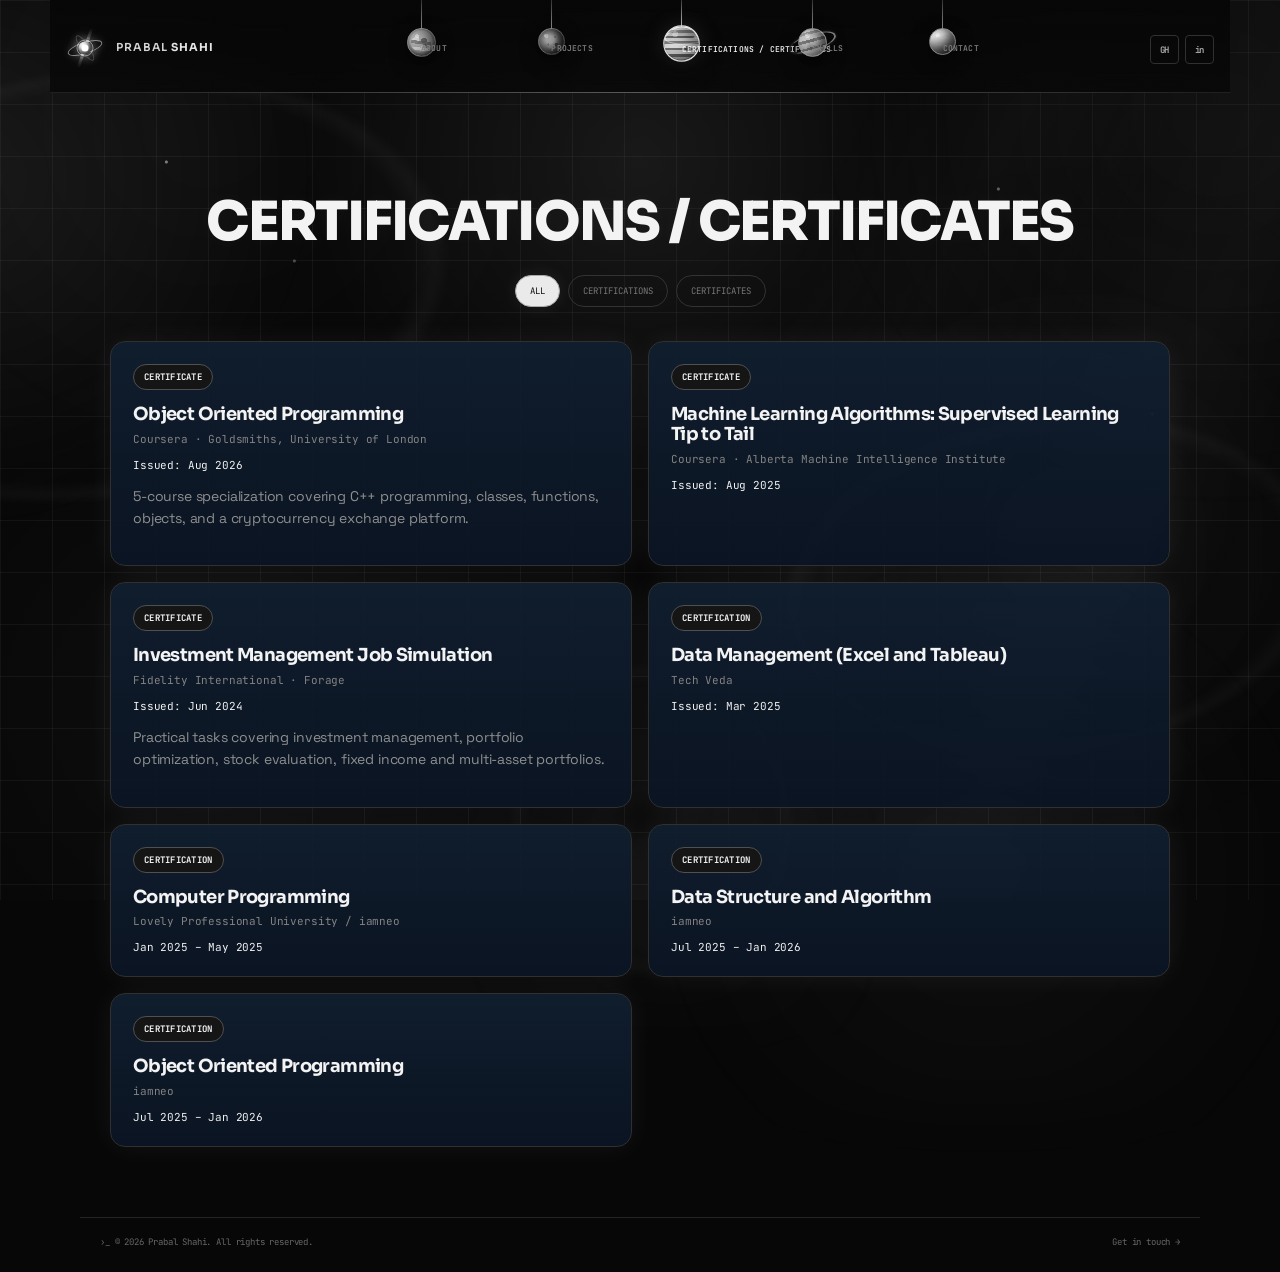
==== commit f5160676: "made some final changes" ====
--- a/certifications.html
+++ b/certifications.html
@@ -9,11 +9,18 @@
  <link rel="preconnect" href="https://fonts.gstatic.com" crossorigin>
  <link href="https://fonts.googleapis.com/css2?family=JetBrains+Mono:wght@400;500;600;700&family=Sora:wght@500;600;700;800&family=Space+Grotesk:wght@400;500;600;700&display=swap" rel="stylesheet">
  <link rel="stylesheet" href="assets/style.css" />
-<script>
-(function(){try{if(localStorage.getItem('prabal-theme')==='light')document.documentElement.classList.add('light-mode')}catch(e){}})();
-</script>
 </head>
 <body class="page-shell">
+<script>
+(function(){
+  try {
+    if (sessionStorage.getItem('prabal-theme') === 'light') {
+      document.body.classList.add('light-mode');
+    }
+  } catch (e) {}
+})();
+</script>
+
  <div class="grid-bg"></div><div class="stars" aria-hidden="true"></div>
  <header class="topbar">
 
--- a/assets/style.css
+++ b/assets/style.css
@@ -1812,206 +1812,67 @@
 }
 
 /* ==========================================================
-   Persistent dark/light mode
+   DARK / LIGHT MODE
+   Default is always DARK. Light mode is enabled only by the
+   About-page sun control for the current session.
    ========================================================== */
-:root.light-mode,
-html.light-mode{
-  --bg:#eeeeee;
-  --panel:#ffffff;
-  --panel2:#f4f4f4;
-  --line:#c3c3c3;
-  --cyan:#313131;
-  --cyan2:#666666;
-  --text:#2b2b2b;
-  --muted:#686868;
-  --white:#171717;
-  --shadow:0 10px 30px rgba(0,0,0,.08);
-}
-html.light-mode body{
-  background:#eeeeee !important;
-  color:#2b2b2b;
-}
-html.light-mode .grid-bg{
-  filter:none;
-  background:
-    linear-gradient(rgba(0,0,0,.045) 1px,transparent 1px),
-    linear-gradient(90deg,rgba(0,0,0,.045) 1px,transparent 1px),
-    radial-gradient(circle at 50% 20%,rgba(0,0,0,.022),transparent 48%);
-}
-html.light-mode .stars{opacity:.22;filter:invert(1)}
-html.light-mode .topbar{filter:none}
-html.light-mode .brand b{color:#555}
-html.light-mode .pulsar-logo{filter:grayscale(1) brightness(.72)}
-html.light-mode .planet-label{color:#555}
-html.light-mode .planet-item.active .planet-label{color:#161616}
-html.light-mode .about-hero h1{color:#141414}
-html.light-mode .about-hero h1 .name-primary{color:#151515}
-html.light-mode .about-hero h1 .surname{color:#727272}
-html.light-mode .hero-sub{color:#303030}
-html.light-mode .hero-copy-text{color:#555}
-html.light-mode .status-line{color:#4d4d4d;border-color:#c5c5c5;background:rgba(255,255,255,.55)}
-html.light-mode .hero-terminal{color:#515151}
-html.light-mode .cta-row .btn{background:#fff;color:#252525;border-color:#bdbdbd}
-html.light-mode .cta-row .btn.primary{background:linear-gradient(180deg,#242424,#111);color:#f2f2f2;border-color:#242424;box-shadow:0 8px 22px rgba(0,0,0,.15)}
-html.light-mode .about-meta{border-color:#c8c8c8}
-html.light-mode .about-meta div{border-color:#d2d2d2}
-html.light-mode .about-meta span{color:#777}
-html.light-mode .about-meta b{color:#282828}
-html.light-mode .about-console{
-  background:linear-gradient(180deg,rgba(255,255,255,.98),rgba(241,241,241,.98));
-  border-color:#bdbdbd;
-  box-shadow:0 18px 42px rgba(0,0,0,.10),inset 0 0 0 1px rgba(255,255,255,.45);
-}
-html.light-mode .console-head{border-bottom-color:#d0d0d0}
-html.light-mode .console-head b,html.light-mode .console-head em{color:#505050}
-html.light-mode .console-body{background:rgba(255,255,255,.35)}
-html.light-mode .console-line{border-bottom-color:#dddddd}
-html.light-mode .console-line .key{color:#555}
-html.light-mode .console-line .value{color:#202020}
-html.light-mode .console-line .muted{color:#898989}
-html.light-mode .black-hole{opacity:.13}
-html.light-mode .site-footer{color:#707070;border-top-color:#cdcdcd}
-
-html.light-mode .container .timeline-card,
-html.light-mode .container .feature-card,
-html.light-mode .container .project-card,
-html.light-mode .container .cert-card,
-html.light-mode .container .contact-card,
-html.light-mode .container .resume-card,
-html.light-mode .container .skills-shell{
-  background:linear-gradient(180deg,#ffffff,#f3f3f3);
-  border-color:#c5c5c5;
-  box-shadow:0 10px 28px rgba(0,0,0,.07);
-}
-html.light-mode .project-card h2,
-html.light-mode .cert-card h2,
-html.light-mode .resume-card h2,
-html.light-mode .timeline-card h2,
-html.light-mode .feature-card h2{
-  color:#171717;
-}
-html.light-mode .project-card p,
-html.light-mode .cert-card p,
-html.light-mode .resume-card p,
-html.light-mode .timeline-card p,
-html.light-mode .feature-card p{
-  color:#5b5b5b;
-}
-html.light-mode .tag{
-  color:#303030;
-  background:#f0f0f0;
-  border-color:#bdbdbd;
-}
-html.light-mode .date{color:#555;border-color:#c8c8c8}
-html.light-mode .feature-grid span{
-  background:#f6f6f6;
-  border-color:#d2d2d2;
-  color:#4f4f4f;
-}
-html.light-mode .stack-row{border-top-color:#d1d1d1}
-html.light-mode .stack-row span{color:#7b7b7b}
-html.light-mode .stack-row b{color:#262626}
-html.light-mode .stack-row a{color:#222}
-html.light-mode .filter{color:#656565;border-color:#c7c7c7}
-html.light-mode .filter.active{background:#252525;color:#f0f0f0}
-html.light-mode .skill-tab{background:#f6f6f6;color:#666;border-color:#cfcfcf}
-html.light-mode .skill-tab.active{color:#202020;border-color:#888;box-shadow:inset 0 0 16px rgba(0,0,0,.035)}
-html.light-mode .skill-panel{background:#fff;border-color:#d0d0d0}
-html.light-mode .skill-label{color:#777}
-html.light-mode .chip-grid span{background:#f4f4f4;color:#303030;border-color:#c8c8c8}
-html.light-mode .contact-row{border-bottom-color:#d7d7d7}
-html.light-mode .contact-row span{color:#6b6b6b}
-html.light-mode .contact-row a{color:#292929}
-html.light-mode .resume-icon{background:#f3f3f3;border-color:#bdbdbd;color:#262626}
-html.light-mode .resume-link{color:#222}
-html.light-mode .eyebrow{color:#484848}
-html.light-mode .page-intro h1{color:#171717}
-
-html.light-mode .planet{
-  filter:grayscale(1) brightness(.86) contrast(1.02);
-}
-html.light-mode .thread{
-  background:#777 !important;
-  opacity:.65;
-}
-
-/* Wormhole rings should go dark in light mode. */
-html.light-mode .social-wormhole .wormhole-ring,
-html.light-mode .social-wormhole .wormhole-throat{
-  border-color:rgba(30,30,30,.52) !important;
-  box-shadow:0 0 6px rgba(0,0,0,.08),inset 0 0 5px rgba(0,0,0,.05) !important;
-}
-html.light-mode .social-wormhole .wormhole-halo{
-  opacity:.32 !important;
-  filter:blur(5px) grayscale(1);
-}
-html.light-mode .social-wormhole .wormhole-core{
-  background:#0d0d0d !important;
-  box-shadow:0 0 7px rgba(0,0,0,.16) !important;
-}
-html.light-mode .social-wormhole .wormhole-particle{
-  background:#303030 !important;
-  box-shadow:0 0 6px rgba(0,0,0,.2) !important;
-}
-html.light-mode .social-wormhole .wormhole-beam{
-  opacity:.22 !important;
-  background:linear-gradient(to bottom,transparent,rgba(0,0,0,.25),transparent) !important;
-}
-
-/* The owl closes its eyes and becomes perfectly still in light mode. */
-html.light-mode .profile-owl,
-html.light-mode .profile-owl *{
-  animation:none !important;
-}
-html.light-mode .profile-owl{
-  filter:grayscale(1) brightness(.82) drop-shadow(0 7px 9px rgba(0,0,0,.13));
-}
-html.light-mode .profile-owl .owl-eye{
-  transform:scaleY(.06) !important;
-}
-html.light-mode .profile-owl .owl-pupil{
-  opacity:0 !important;
-}
-html.light-mode .profile-owl .owl-head,
-html.light-mode .profile-owl .owl-body,
-html.light-mode .profile-owl .feather,
-html.light-mode .profile-owl .chest-feather,
-html.light-mode .profile-owl .ear-left,
-html.light-mode .profile-owl .ear-right{
-  animation:none !important;
-}
-
-/* Sun control exists only on the About page and reflects the global theme. */
 .theme-sun-toggle{
   position:fixed;
   left:28px;
   top:26px;
   width:52px;
   height:52px;
-  padding:0;
   border:1px solid #383838;
   border-radius:50%;
-  background:rgba(13,13,13,.88);
+  background:rgba(13,13,13,.86);
   display:grid;
   place-items:center;
   cursor:pointer;
   z-index:60;
+  padding:0;
   box-shadow:inset 0 0 16px rgba(255,255,255,.025),0 8px 24px rgba(0,0,0,.24);
-  transition:background .35s ease,border-color .35s ease,box-shadow .5s ease,transform .25s ease;
-}
-.theme-sun-toggle:hover{transform:translateY(-2px) scale(1.03);border-color:#8a8a8a}
+  transition:background .35s ease,border-color .35s ease,box-shadow .35s ease,transform .25s ease;
+}
+.theme-sun-toggle:hover{
+  transform:translateY(-2px) scale(1.03);
+  border-color:#8a8a8a;
+}
 .sun-orb{
-  width:19px;height:19px;border-radius:50%;
-  background:#aaa;border:1px solid #d0d0d0;
+  width:19px;
+  height:19px;
+  border-radius:50%;
+  background:#aaa;
+  border:1px solid #d0d0d0;
+  box-shadow:0 0 0 rgba(255,255,255,0);
   transition:background .4s ease,box-shadow .5s ease,transform .4s ease;
 }
+.sun-rays,
+.sun-rays:before,
+.sun-rays:after{
+  position:absolute;
+  content:"";
+  width:5px;
+  height:5px;
+  border-radius:50%;
+  background:#777;
+  transition:background .35s ease,box-shadow .5s ease;
+}
 .sun-rays{
-  position:absolute;left:50%;top:50%;
-  width:5px;height:5px;border-radius:50%;
-  background:#777;
-  transform:translate(-50%,-50%);
-  box-shadow:0 -21px 0 #777,0 21px 0 #777,21px 0 0 #777,-21px 0 0 #777,
-             15px -15px 0 #777,-15px -15px 0 #777,15px 15px 0 #777,-15px 15px 0 #777;
+  top:7px;
+  left:23.5px;
+  box-shadow:
+    0 32px 0 #777,
+    0 0 0 0 transparent;
+}
+.sun-rays:before{
+  top:16px;
+  left:-16px;
+  box-shadow:
+    32px 0 0 #777,
+    23px 23px 0 #777,
+    -23px 23px 0 #777,
+    23px -23px 0 #777,
+    -23px -23px 0 #777;
 }
 .theme-sun-toggle:after{
   content:"";
@@ -2021,27 +1882,391 @@
   border:1px solid rgba(255,255,255,.08);
   pointer-events:none;
 }
-html.light-mode .theme-sun-toggle{
-  background:#f8f8f8;
-  border-color:#a7a7a7;
-  box-shadow:0 8px 24px rgba(0,0,0,.10),0 0 24px rgba(255,205,70,.2);
-}
-html.light-mode .sun-orb{
-  background:#f0bf45;
-  border-color:#f7d77a;
-  box-shadow:0 0 10px rgba(255,210,82,.95),0 0 25px rgba(255,210,82,.62),0 0 43px rgba(255,210,82,.26);
+
+/* Light theme surfaces / type. */
+body.light-mode{
+  --bg:#eeeeee;
+  --panel:#ffffff;
+  --panel2:#f4f4f4;
+  --line:#c5c5c5;
+  --cyan:#2f2f2f;
+  --cyan2:#666666;
+  --text:#2a2a2a;
+  --muted:#696969;
+  --white:#171717;
+  --shadow:0 10px 28px rgba(0,0,0,.08);
+  background:#eeeeee !important;
+  color:#2a2a2a;
+}
+body.light-mode .grid-bg{
+  filter:none;
+  background:
+    linear-gradient(rgba(0,0,0,.055) 1px,transparent 1px),
+    linear-gradient(90deg,rgba(0,0,0,.055) 1px,transparent 1px),
+    radial-gradient(circle at 50% 20%,rgba(0,0,0,.025),transparent 48%);
+}
+body.light-mode .stars{
+  opacity:.35;
+  filter:invert(1);
+}
+body.light-mode .about-hero h1{
+  color:#141414;
+}
+body.light-mode .about-hero h1 .name-primary{color:#151515}
+body.light-mode .about-hero h1 .surname{color:#707070}
+body.light-mode .hero-sub{
+  color:#303030;
+}
+body.light-mode .hero-copy-text{
+  color:#555;
+}
+body.light-mode .status-line{
+  color:#4e4e4e;
+  border-color:#c7c7c7;
+  background:rgba(255,255,255,.58);
+}
+body.light-mode .hero-terminal{
+  color:#515151;
+}
+body.light-mode .cta-row .btn{
+  background:#fff;
+  color:#252525;
+  border-color:#bdbdbd;
+}
+body.light-mode .cta-row .btn.primary{
+  background:linear-gradient(180deg,#202020,#111);
+  color:#f2f2f2;
+  border-color:#202020;
+  box-shadow:0 8px 22px rgba(0,0,0,.16);
+}
+body.light-mode .about-meta{
+  border-color:#c8c8c8;
+}
+body.light-mode .about-meta div{
+  border-color:#d2d2d2;
+}
+body.light-mode .about-meta span{
+  color:#777;
+}
+body.light-mode .about-meta b{
+  color:#272727;
+}
+body.light-mode .about-console{
+  background:linear-gradient(180deg,rgba(255,255,255,.97),rgba(239,239,239,.98));
+  border-color:#bfbfbf;
+  box-shadow:0 20px 48px rgba(0,0,0,.10),inset 0 0 0 1px rgba(255,255,255,.45);
+}
+body.light-mode .console-head{
+  border-bottom-color:#d2d2d2;
+}
+body.light-mode .console-head b,
+body.light-mode .console-head em{
+  color:#4f4f4f;
+}
+body.light-mode .console-body{
+  background:rgba(255,255,255,.28);
+}
+body.light-mode .console-line{
+  border-bottom-color:#dfdfdf;
+}
+body.light-mode .console-line .key{
+  color:#555;
+}
+body.light-mode .console-line .value{
+  color:#202020;
+}
+body.light-mode .console-line .muted{
+  color:#8b8b8b;
+}
+body.light-mode .black-hole{
+  opacity:.18;
+}
+body.light-mode .site-footer{
+  color:#707070;
+  border-top-color:#cfcfcf;
+}
+body.light-mode .theme-sun-toggle{
+  background:#f7f7f7;
+  border-color:#aaa;
+  box-shadow:0 8px 24px rgba(0,0,0,.10),0 0 22px rgba(255,185,65,.18);
+}
+body.light-mode .sun-orb{
+  background:#f3c34e;
+  border-color:#f7d777;
+  box-shadow:
+    0 0 10px rgba(255,208,82,.95),
+    0 0 24px rgba(255,208,82,.65),
+    0 0 42px rgba(255,208,82,.28);
   transform:scale(1.08);
 }
-html.light-mode .sun-rays{
-  background:#dfa936;
-  box-shadow:0 -21px 0 #dfa936,0 21px 0 #dfa936,21px 0 0 #dfa936,-21px 0 0 #dfa936,
-             15px -15px 0 #dfa936,-15px -15px 0 #dfa936,15px 15px 0 #dfa936,-15px 15px 0 #dfa936;
-}
-.theme-sun-toggle{animation:sunFloat 5.5s ease-in-out infinite}
-@keyframes sunFloat{0%,100%{rotate:0deg}50%{rotate:4deg}}
+body.light-mode .sun-rays,
+body.light-mode .sun-rays:before,
+body.light-mode .sun-rays:after{
+  background:#e0ad35;
+  box-shadow:
+    0 32px 0 #e0ad35,
+    32px 0 0 #e0ad35,
+    23px 23px 0 #e0ad35,
+    -23px 23px 0 #e0ad35,
+    23px -23px 0 #e0ad35,
+    -23px -23px 0 #e0ad35;
+}
+body.light-mode .wormhole-clickable,
+body.light-mode .wormhole-clickable *{
+  filter:grayscale(1);
+}
+body.light-mode .profile-owl{
+  filter:grayscale(1) brightness(.94) drop-shadow(0 8px 10px rgba(0,0,0,.18));
+}
+
+
+/* Site-wide light content theme.
+   The top navigation/planet rail intentionally remains unchanged. */
+body.light-mode .page-shell:before{
+  opacity:.18;
+  filter:blur(28px) grayscale(1);
+}
+body.light-mode .page-shell:after{
+  opacity:.14;
+  filter:grayscale(1);
+}
+body.light-mode .grid-bg{
+  background:
+    linear-gradient(rgba(0,0,0,.045) 1px,transparent 1px),
+    linear-gradient(90deg,rgba(0,0,0,.045) 1px,transparent 1px),
+    radial-gradient(circle at calc(50% + var(--mx,0px)) calc(18% + var(--my,0px)),rgba(0,0,0,.045),transparent 34%),
+    radial-gradient(circle at 16% 78%,rgba(0,0,0,.018),transparent 28%),
+    radial-gradient(circle at 84% 56%,rgba(0,0,0,.014),transparent 31%);
+  filter:none;
+}
+body.light-mode .stars{
+  opacity:.22;
+  filter:invert(1);
+}
+body.light-mode .container{
+  color:#222;
+}
+body.light-mode .page-intro h1,
+body.light-mode .page-intro .eyebrow{
+  color:#171717;
+}
+body.light-mode .page-intro p{
+  color:#6a6a6a;
+}
+body.light-mode .project-card,
+body.light-mode .cert-card,
+body.light-mode .resume-card,
+body.light-mode .skills-shell,
+body.light-mode .contact-card,
+body.light-mode .feature-card,
+body.light-mode .timeline-card{
+  background:linear-gradient(180deg,#ffffff,#f8f8f8);
+  border-color:#c9c9c9;
+  box-shadow:0 10px 28px rgba(0,0,0,.08);
+}
+body.light-mode .project-card h2,
+body.light-mode .cert-card h2,
+body.light-mode .resume-card h2,
+body.light-mode .feature-card h2,
+body.light-mode .timeline-card h2,
+body.light-mode .timeline-card h3{
+  color:#1d1d1d;
+}
+body.light-mode .project-card p,
+body.light-mode .cert-card p,
+body.light-mode .resume-card p,
+body.light-mode .feature-card p,
+body.light-mode .timeline-card p{
+  color:#666;
+}
+body.light-mode .meta,
+body.light-mode .date-line,
+body.light-mode .subhead,
+body.light-mode .skill-label,
+body.light-mode .stack-row span{
+  color:#777;
+}
+body.light-mode .stack-row{
+  border-top-color:#d4d4d4;
+}
+body.light-mode .stack-row b,
+body.light-mode .stack-row a,
+body.light-mode .resume-link{
+  color:#262626;
+}
+body.light-mode .tag{
+  color:#333;
+  background:#f3f3f3;
+  border-color:#c4c4c4;
+}
+body.light-mode .date{
+  color:#666;
+  border-color:#c9c9c9;
+}
+body.light-mode .feature-grid span{
+  background:#f5f5f5;
+  border-color:#d1d1d1;
+  color:#666;
+}
+body.light-mode .check-list li{
+  color:#555;
+}
+body.light-mode .check-list li:before{
+  color:#252525;
+}
+body.light-mode .filter{
+  background:#f7f7f7;
+  border-color:#c8c8c8;
+  color:#686868;
+}
+body.light-mode .filter.active{
+  background:#262626;
+  color:#f5f5f5;
+  border-color:#262626;
+  box-shadow:0 3px 10px rgba(0,0,0,.12);
+}
+body.light-mode .skills-shell{
+  background:linear-gradient(180deg,#ffffff,#f7f7f7);
+}
+body.light-mode .skill-tab{
+  background:#f3f3f3;
+  border-color:#cfcfcf;
+  color:#666;
+}
+body.light-mode .skill-tab.active{
+  border-color:#777;
+  color:#222;
+  box-shadow:inset 0 0 12px rgba(0,0,0,.04);
+}
+body.light-mode .skill-panel{
+  background:#fbfbfb;
+  border-color:#d2d2d2;
+}
+body.light-mode .chip-grid span{
+  background:#f1f1f1;
+  border-color:#cdcdcd;
+  color:#333;
+}
+body.light-mode .resume-icon{
+  background:#f2f2f2;
+  border-color:#c8c8c8;
+  color:#333;
+}
+body.light-mode .btn{
+  background:#fff;
+  color:#262626;
+  border-color:#c2c2c2;
+}
+body.light-mode .btn.primary{
+  background:linear-gradient(180deg,#282828,#151515) !important;
+  color:#f3f3f3 !important;
+  border-color:#282828;
+  box-shadow:0 8px 22px rgba(0,0,0,.14) !important;
+}
+
+/* Light mode: the owl is still/seated and its eyes are closed. */
+body.light-mode .profile-owl,
+body.light-mode .profile-owl *{
+  animation:none !important;
+}
+body.light-mode .profile-owl{
+  filter:grayscale(1) brightness(.94) drop-shadow(0 8px 10px rgba(0,0,0,.18));
+}
+body.light-mode .profile-owl .owl-eye{
+  transform:scaleY(.08);
+  transform-origin:center;
+}
+body.light-mode .profile-owl .owl-pupil,
+body.light-mode .profile-owl circle{
+  opacity:0;
+}
+
+/* Smooth global transition when toggling. */
+body,
+.grid-bg,
+.topbar,
+.about-console,
+.console-body,
+.btn,
+.status-line,
+.site-footer{
+  transition:background-color .45s ease,border-color .45s ease,color .45s ease,box-shadow .45s ease,filter .45s ease;
+}
+
+/* Attention-catching but subtle sun motion. */
+@keyframes sunAttention{
+  0%,100%{transform:rotate(0deg) scale(1)}
+  50%{transform:rotate(4deg) scale(1.03)}
+}
+.theme-sun-toggle{
+  animation:sunAttention 5.5s ease-in-out infinite;
+}
+.theme-sun-toggle:active{
+  transform:scale(.96);
+}
 @media(max-width:780px){
-  .theme-sun-toggle{left:14px;top:16px;width:46px;height:46px}
+  .theme-sun-toggle{
+    left:14px;
+    top:16px;
+    width:46px;
+    height:46px;
+  }
 }
 @media(prefers-reduced-motion:reduce){
-  .theme-sun-toggle{animation:none}
-}
+  .theme-sun-toggle{
+    animation:none;
+  }
+}
+/* Final navigation alignment + light-mode brand visibility. */
+html,body{margin-top:0 !important;}
+.topbar{top:0 !important;margin-top:0 !important;}
+body.light-mode .topbar .brand{color:#e4e4e4 !important;}
+body.light-mode .topbar .brand b{color:#f3f3f3 !important;}
+
+
+/* Light-mode navigation: blend the navigation rail into the page instead of using a dark bar. */
+body.light-mode .topbar{
+  background:rgba(238,238,238,.74) !important;
+  border-bottom-color:#d2d2d2 !important;
+  backdrop-filter:blur(14px);
+  filter:none !important;
+}
+body.light-mode .topbar:after{
+  background:linear-gradient(90deg,transparent,#c8c8c8 18%,#999 50%,#c8c8c8 82%,transparent) !important;
+  opacity:.55;
+}
+body.light-mode .topbar .brand{
+  color:#262626 !important;
+  text-shadow:0 2px 5px rgba(0,0,0,.28) !important;
+}
+body.light-mode .topbar .brand b{
+  color:#111 !important;
+  text-shadow:0 2px 5px rgba(0,0,0,.32) !important;
+}
+body.light-mode .topbar .pulsar-logo{
+  filter:grayscale(1) brightness(.72) !important;
+}
+body.light-mode .topbar .socials a{
+  color:#555 !important;
+  border-color:#c6c6c6 !important;
+  background:rgba(255,255,255,.34);
+}
+body.light-mode .topbar .socials a:hover{
+  color:#111 !important;
+  border-color:#888 !important;
+}
+
+/* Light mode: make planetary page labels and suspension threads clearly visible. */
+body.light-mode .planet-item .planet-label{
+  color:#262626 !important;
+  text-shadow:0 2px 5px rgba(0,0,0,.24),0 1px 1px rgba(255,255,255,.55) !important;
+}
+body.light-mode .planet-item:hover .planet-label,
+body.light-mode .planet-item.active .planet-label{
+  color:#111111 !important;
+  text-shadow:0 2px 6px rgba(0,0,0,.28),0 1px 1px rgba(255,255,255,.5) !important;
+}
+body.light-mode .planet-item .thread{
+  background:linear-gradient(to bottom,#5b5b5b,#202020) !important;
+  box-shadow:0 0 4px rgba(0,0,0,.28) !important;
+}
